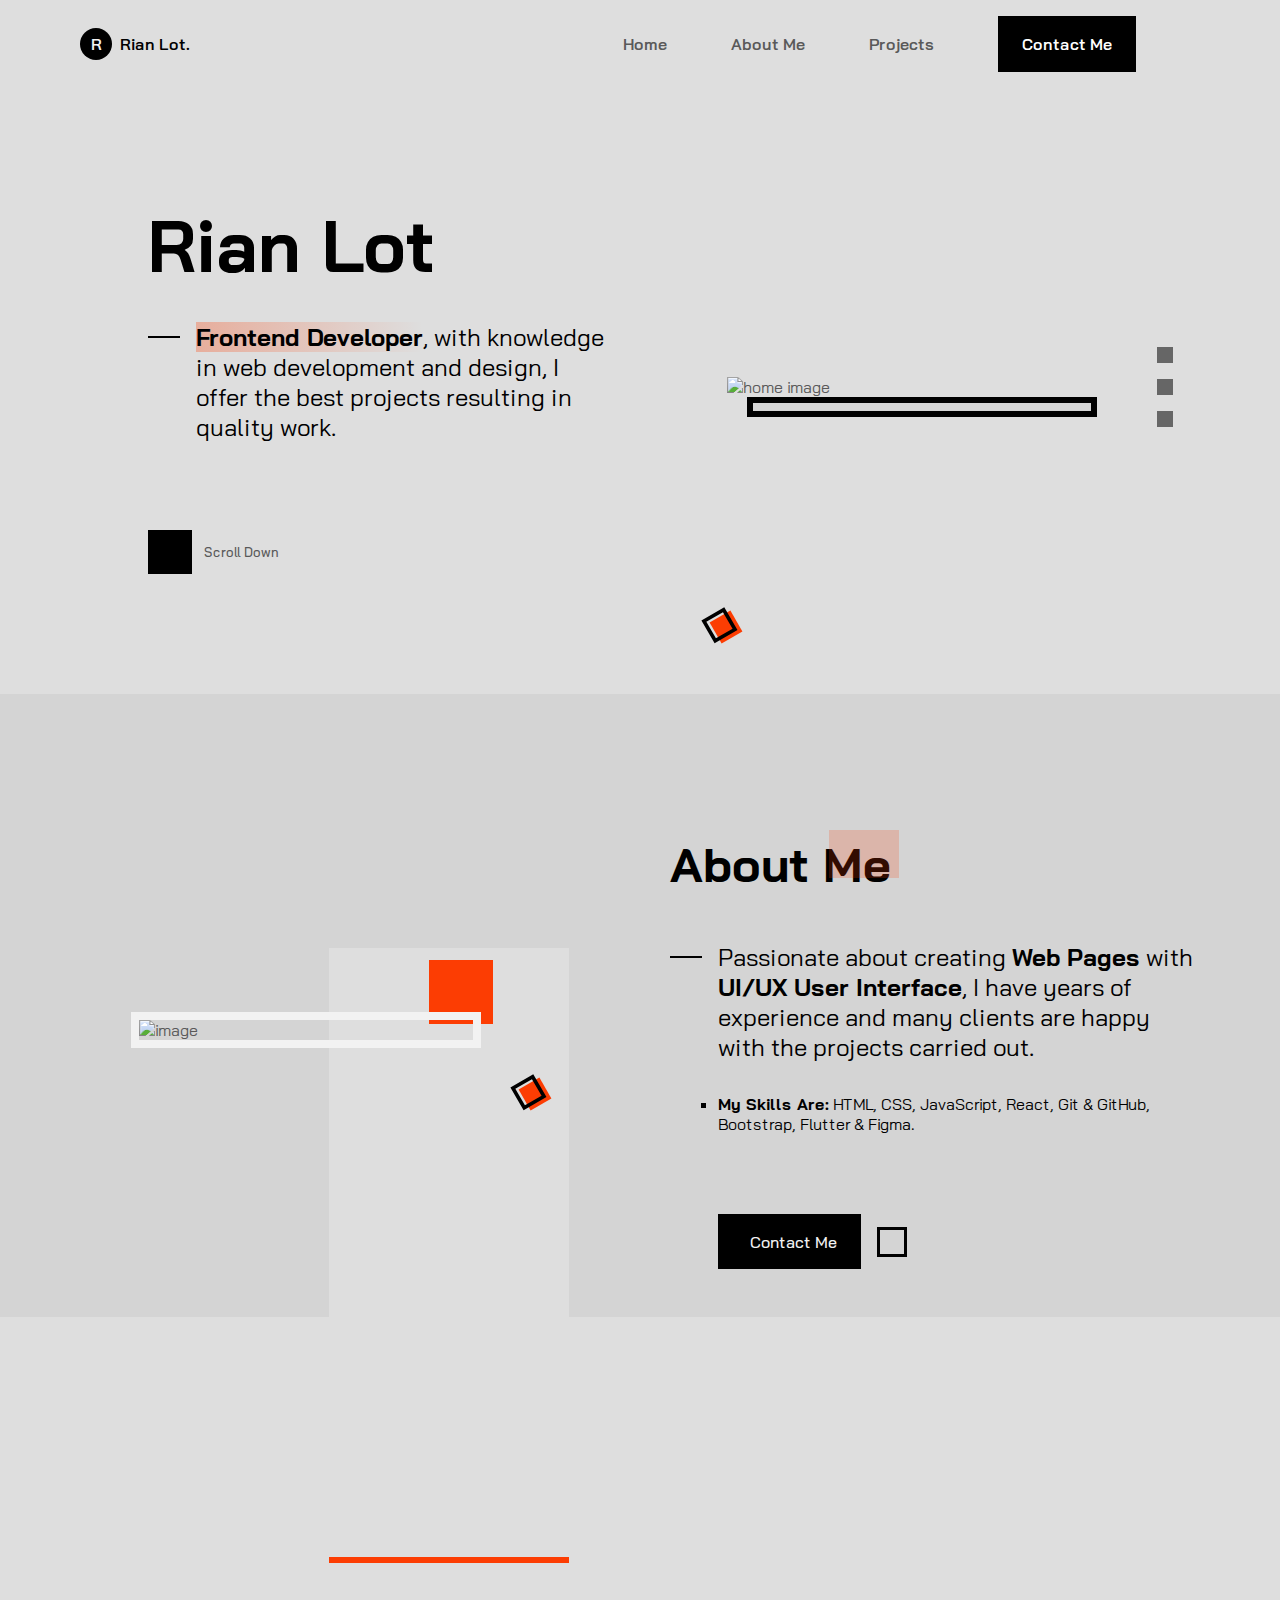
==== index.html @ 2cced0bf "scroll-reveal" ====
<!DOCTYPE html>
   <html lang="en">
   <head>
      <meta charset="UTF-8">
      <meta name="viewport" content="width=device-width, initial-scale=1.0">

      <!--=============== FAVICON ===============-->
      <link rel="shortcut icon" href="assets/img/favicon.png" type="image/x-icon">

      <!--=============== REMIXICONS ===============-->
      <link rel="stylesheet" href="https://cdnjs.cloudflare.com/ajax/libs/remixicon/3.4.0/remixicon.css" crossorigin="">

      <!--=============== CSS ===============-->
      <link rel="stylesheet" href="assets/css/styles.css">

      <title>Responsive portfolio website Rian - Bedimcode</title>
   </head>
   <body>
      <!--==================== HEADER ====================-->
      <header class="header" id="header">
         <nav class="nav container">
            <a href="#" class="nav__logo">
               <span class="nav__logo-circle">R</span>
               <span class="nav__logo-name">Rian Lot.</span>
            </a>

            <div class="nav__menu" id="nav-menu">
               <span class="nav__title">Menu</span>

               <h3 class="nav__name">Rian</h3>

               <ul class="nav__list">
                  <li class="nav__item">
                     <a href="#home" class="nav__link">Home</a>
                  </li>

                  <li class="nav__item">
                     <a href="#about" class="nav__link">About Me</a>
                  </li>

                  <li class="nav__item">
                     <a href="#projects" class="nav__link">Projects</a>
                  </li>

                  <li class="nav__item">
                     <a href="#contact" class="nav__link nav__link-nutton">Contact Me</a>
                  </li>
               </ul>

               <!-- Close button -->
               <div class="nav__close" id="nav-close">
                  <i class="ri-close-line"></i>
               </div>
            </div>

            <div class="nav__buttons">
               <!-- Theme button -->
               <i class="ri-moon-line change-theme" id="theme-button"></i>

               <!-- Toggle button -->
               <div class="nav__toggle" id="nav-toggle">
                  <i class="ri-menu-4-line"></i>
               </div>
            </div>
         </nav>
      </header>

      <!--==================== MAIN ====================-->
      <main class="main">
         <!--==================== HOME ====================-->
         <section class="home section" id="home">
            <div class="home__container container grid">
               <h1 class="home__name">
                  Rian Lot
               </h1>

               <div class="home__perfil">
                  <div class="home__image">
                     <img src="assets/img/home-perfil.jpg" alt="home image" class="home__img">
                     <div class="home__shadow"></div>

                     <img src="assets/img/curved-arrow.svg" alt="" class="home__arrow">
                     <img src="assets/img/random-lines.svg" alt="" class="home__line">

                     <div class="geometric-box"></div>
                  </div>

                  <div class="home__social">
                     <a href="" target="_blank" class="home__social-link">
                        <i class="ri-instagram-line"></i>
                     </a>

                     <a href="" target="_blank" class="home__social-link">
                        <i class="ri-whatsapp-line"></i>
                     </a>

                     <a href="" target="_blank" class="home__social-link">
                        <i class="ri-facebook-line"></i>
                     </a>
                  </div>
               </div>

               <div class="home__info">
                  <p class="home__description">
                     <b>Frontend Developer</b>, with knowledge in web 
                     development and design, I offer the best 
                     projects resulting in quality work.
                  </p>

                  <a href="#about" class="home__scroll">
                     <div class="home__scroll-box">
                        <i class="ri-arrow-down-s-line"></i>
                     </div>

                     <span class="home__scroll-text">Scroll Down</span>
                  </a>
               </div>
            </div>
         </section>

         <!--==================== ABOUT ====================-->
         <section class="about section" id="about">
            <div class="about__container container grid">
               <h2 class="section__title-1">
                  About Me
               </h2>

               <div class="about__perfil">
                  <div class="about__image">
                     <img src="assets/img/about-perfil.jpg" alt="image" class="about__img">

                     <div class="about__shadow"></div>

                     <div class="geometric-box"></div>
                     <img src="assets/img/random-lines.svg" alt="" class="about__line">
                     <div class="about__box"></div>
                  </div>
               </div>

               <div class="about__info">
                  <p class="about__description">
                     Passionate about creating <b>Web Pages</b> with 
                     <b>UI/UX User Interface</b>, I have years of 
                     experience and many clients are happy with 
                     the projects carried out.
                  </p>

                  <ul class="about__list">
                     <li class="about__item">
                        <b>My Skills Are:</b> HTML, CSS, JavaScript, 
                        React, Git & GitHub, Bootstrap, Flutter & 
                        Figma.
                     </li>
                  </ul>

                  <div class="about__buttons">
                     <a href="#contact" class="button">
                        <i class="ri-send-plane-line"></i> Contact Me
                     </a>

                     <a href="" target="_blank" class="button__ghost">
                        <i class="ri-whatsapp-line"></i>
                     </a>
                  </div>
               </div>
            </div>
         </section>

         <!--==================== SERVICES ====================-->
         <section class="services section">
            
         </section>

         <!--==================== PROJECTS ====================-->
         <section class="projects section" id="projects">
            
         </section>

         <!--==================== CONTACT ====================-->
         <section class="contact section" id="contact">
            
         </section>
      </main>

      <!--==================== FOOTER ====================-->
      <footer class="footer">
         
      </footer>

      <!--========== SCROLL UP ==========-->
      

      <!--=============== SCROLLREVEAL ===============-->
      <script src="assets/js/scrollreveal.min.js"></script>
      
      <!--=============== EMAIL JS ===============-->
      

      <!--=============== MAIN JS ===============-->
      <script src="assets/js/main.js"></script>
   </body>
</html>
---- assets/css/styles.css ----
/*=============== GOOGLE FONTS ===============*/
@import url("https://fonts.googleapis.com/css2?family=Bai+Jamjuree:wght@400;500;600;700&display=swap");

/*=============== VARIABLES CSS ===============*/
:root {
  --header-height: 3.5rem;

  /*========== Colors ==========*/
  /*Color mode HSL(hue, saturation, lightness)*/
  --first-color: hsl(14, 98%, 50%);
  --black-color: hsl(0, 0%, 0%);
  --black-color-light: hsl(0, 0%, 40%);
  --white-color: hsl(0, 0%, 95%);
  --title-color: hsl(0, 0%, 0%);
  --text-color: hsl(0, 0%, 35%);
  --text-color-light: hsl(0, 0%, 64%);
  --body-color: hsl(0, 0%, 87%);
  --container-color: hsl(0, 0%, 83%);

  /*========== Font and typography ==========*/
  /*.5rem = 8px | 1rem = 16px ...*/
  --body-font: "Bai Jamjuree", sans-serif;
  --biggest-font-size: 2.5rem;
  --h1-font-size: 1.75rem;
  --h2-font-size: 1.25rem;
  --h3-font-size: 1.125rem;
  --normal-font-size: .938rem;
  --small-font-size: .813rem;
  --smaller-font-size: .75rem;

  /*========== Font weight ==========*/
  --font-regular: 400;
  --font-medium: 500;
  --font-semi-bold: 600;
  --font-bold: 700;

  /*========== z index ==========*/
  --z-tooltip: 10;
  --z-fixed: 100;
}

/*========== Responsive typography ==========*/
@media screen and (min-width: 1150px) {
  :root {
    --biggest-font-size: 4.5rem;
    --h1-font-size: 3rem;
    --h2-font-size: 1.5rem;
    --h3-font-size: 1.25rem;
    --normal-font-size: 1rem;
    --small-font-size: .875rem;
    --smaller-font-size: .813rem;
  }
}

/*=============== BASE ===============*/
* {
  box-sizing: border-box;
  padding: 0;
  margin: 0;
}

html {
  scroll-behavior: smooth;
}

body {
  font-family: var(--body-font);
  font-size: var(--normal-font-size);
  background-color: var(--body-color);
  color: var(--text-color);
   transition: background-color .4s; /* For dark mode */
}

h1, h2, h3, h4 {
  color: var(--title-color);
  font-weight: var(--font-bold);
}

ul {
  list-style: none;
}

a {
  text-decoration: none;
}

img {
  display: block;
  max-width: 100%;
  height: auto;
}

/*=============== THEME ===============*/
.nav__buttons{
  display: flex;
  align-items: center;
  column-gap: 1rem;
}

.change-theme{
  font-size: 1.25rem;
  color: var(--title-color);
  cursor: pointer;
  transition: color .3s;
}

/*========== Variables Dark theme ==========*/
body.dark-theme{
  --first-color: hsl(14, 80%, 50%);
  --black-color: hsl(0, 0%, 18%);
  --black-color-light: hsl(0, 0%, 30%);
  --title-color: hsl(0, 0%, 95%);
  --text-color: hsl(0, 0%, 70%);
  --body-color: hsl(0, 0%, 8%);
  --container-color: hsl(0, 0%, 12%);
}
/*========== 
	Color changes in some parts of 
	the website, in dark theme
==========*/
.dark-theme .shadow-header{
  box-shadow: 0 1px 12px hsla(0, 0%, 0%, .6);
}

.dark-theme .section__title-1::after,
.dark-theme .section__title-2::after{
  background-color: hsla(14, 70%, 50%, .2);
}

.dark-theme :is(.home__arrow, .home__line, .about__line){
  filter: none;
}

.dark-theme .home__description b{
  background: linear-gradient(90deg,
              hsla(14, 80%, 50%, .3),
              hsla(14, 80%, 50%, 0));
}

.dark-theme :is(.button__ghost, .services__icon i){
  color: var(--white-color);
}

.dark-theme .projects__card:hover{
  background-color: var(--body-color);
}

.dark-theme :is(.contact__mail, .contact__input, .contact__label){
  background-color: var(--container-color);
}

.dark-theme .footer{
  background-color: hsl(0, 0%, 4%);
}

.dark-theme::-webkit-scrollbar{
  background-color: hsl(0, 0%, 20%);
}

.dark-theme::-webkit-scrollbar-thumb{
  background-color: hsl(0, 0%, 30%);
}

.dark-theme::-webkit-scrollbar-thumb:hover{
  background-color: hsl(0, 0%, 40%);
}


/*=============== REUSABLE CSS CLASSES ===============*/
.container {
  max-width: 1120px;
  margin-inline: 1.5rem;
}

.grid {
  display: grid;
  gap: 1.5rem;
}

.section {
  padding-block: 4rem 2rem;
}

.section__title-1, 
.section__title-2 {
  position: relative;
  font-size: var(--h1-font-size);
  width: max-content;
  margin: .75rem auto 2rem;
}

.section__title-1 span, 
.section__title-2 span {
  z-index: 5;
  position: relative;
}

.section__title-1::after, 
.section__title-2::after {
  content: "";
  width: 40px;
  height: 28px;
  background-color: hsla(14, 98%, 50%, .2);
  position: absolute;
  top: -4px;
  right: -8px;
}

.section__title-2::after {
  top: initial;
  bottom: -4px;
}

.geometric-box {
  position: absolute;
  width: 20px;
  height: 20px;
  background-color: var(--first-color);
  rotate: -30deg;
}

.geometric-box::after {
  content: "";
  position: absolute;
  width: 16px;
  height: 16px;
  border: 3px solid var(--black-color);
  left: -5px;
  top: -5px;
}

.main {
  overflow: hidden; /* For animation ScrollReveal */
}

/*=============== HEADER & NAV ===============*/
.header{
  position: fixed;
  width: 100%;
  top: 0;
  left: 0;
  background-color: var(--body-color);
  z-index: var(--z-fixed);
  transition: box-shadow .4s, background-color .4s;
}

.nav{
  position: relative;
  height: var(--header-height);
  display: flex;
  justify-content: space-between;
  align-items: center;
}

.nav__logo{
  display: flex;
  column-gap: .5rem;
  align-items: center;
  font-weight: var(--font-semi-bold);
  color: var(--title-color);
}

.nav__logo-circle,
.nav__toggle{
  width: 32px;
  height: 32px;
  background-color: var(--black-color);
  color: var(--white-color);
  display: grid;
  place-items: center;
}

.nav__logo-circle{
  border-radius: 50%;
}

.nav__toggle{
  font-size: 1.25rem;
  cursor: pointer;
}

/* Navigation for mobile devices */
@media screen and (max-width: 1150px) {
  .nav__menu{
    position: fixed;
    top: -100%;
    left: 0;
    background-color: hsla(0, 0%, 0%, .75);
    width: 100%;
    padding-block: 1.8rem;
    text-align: center;
    backdrop-filter: blur(8px);
    transition: top .4s;
  }
}

.nav__title,
.nav__name,
.nav__close{
  color: var(--white-color);
}

.nav__title{
  display: block;
  font-size: var(--smaller-font-size);
  font-weight: var(--font-semi-bold);
  margin-bottom: 3.5rem;
}

.nav__name{
  position: relative;
  width: max-content;
  margin: 0 auto 3rem;
  font-size: var(--h2-font-size);
}

.nav__name::after,
.nav__name::before{
  content: '';
  width: 40px;
  height: 1px;
  background-color: var(--text-color-light);
  position: absolute;
  top: 50%;
  left: -4rem;
}

.nav__name::before{
  left: initial;
  right: -4rem;
}

.nav__list{
  display: flex;
  flex-direction: column;
  row-gap: 2.5rem;
}

.nav__link{
  position: relative;
  color: var(--text-color-light);
  font-size: var(--h3-font-size);
  font-weight: var(--font-semi-bold);
  transition: color .3s;
}

.nav__link::after{
  content: '';
  width: 0;
  height: 2px;
  background-color: var(--white-color);
  position: absolute;
  left: 0;
  bottom: -.5rem;
  transition: width .3s;
}

.nav__link:hover{
  color: var(--white-color);
}

.nav__link:hover::after{
  width: 25%;
}

.nav__close{
  position: absolute;
  font-size: 1.5rem;
  top: 1rem;
  right: 1.5rem;
  cursor: pointer;
}

/* Show menu */
.show-menu{
  top: 0;
}

/* Add shadow header */
.shadow-header{
  box-shadow: 0 1px 16px hsla(0, 0%, 0%, .12);
}

/* Active link */


/*=============== HOME ===============*/
.home__container{
  padding-top: 2rem;
}

.home__name{
  font-size: var(--biggest-font-size);
  text-align: center;
}

.home__perfil{
  position: relative;
  justify-self: center;
}

.home__image{
  width: 220px;
}

.home__img{
  position: relative;
  z-index: 10;
}

.home__shadow{
  width: 100%;
  height: 100%;
  background-color: var(--container-color);
  position: absolute;
  bottom: -.75rem;
  right: -.75rem;
  border: 4px solid var(--black-color);
  z-index: 5;
  transition: background-color .4s;
}

.home__arrow,
.home__line{
  position: absolute;
  filter: invert(1);
  width: 50px;
  transition: filter .4s;
}

.home__arrow{
  left: 40%;
  bottom: -4rem;
}

.home__line{
  right: -2rem;
  bottom: -.5rem;
}

.home__perfil .geometric-box{
  top: 2.5rem;
  left: -.7rem;
  z-index: 10;
}

.home__social{
  height: max-content;
  position: absolute;
  left: -3rem;
  top: 0;
  bottom: 0;
  margin: auto 0;
  display: grid;
  row-gap: 1rem;
}

.home__social-link{
  background-color: var(--black-color-light);
  color: var(--white-color);
  font-size: 1.25rem;
  padding: 6px;
  display: grid;
  place-items: center;
  transition: background-color .3s;
}

.home__social-link:hover{
  background-color: var(--black-color);
}

.home__info{
  margin-top: 4rem;
}

.home__description{
  text-align: center;
  color: var(--title-color);
  margin-bottom: 1.5rem;
}

.home__description b{
  background: linear-gradient(90deg,
              hsla(14, 98%, 50%, .3),
              hsla(14, 98%, 50%, 0));
}

.home__scroll{
  display: block;
  width: max-content;
  margin: 0 auto;
}

.home__scroll-text{
  display: none;
}

.home__scroll-box{
  background-color: var(--black-color);
  color: var(--white-color);
  width: 36px;
  height: 36px;
  display: grid;
  place-items: center;
  font-size: 1rem;
  cursor: pointer;
  overflow: hidden;
  transition: background-color .4s;
}

.home__scroll-box i{
  animation: scroll-down 3s infinite;
}

/* Animate scroll icon */
@keyframes scroll-down {
  0%{
    transform: translateY(-1rem);
    opacity: 0;
  }
  50%{
    transform: translateY(0);
    opacity: 1;
  }
  100%{
    transform: translateY(.6rem);
    opacity: 0;
  }
}

/*=============== BUTTON ===============*/
.button,
.button__ghost{
  display: flex;
  align-items: center;
  justify-content: center;
  column-gap: .5rem;
}

.button{
  background-color: var(--black-color);
  padding: 1.1rem 1.5rem;
  color: var(--white-color);
  font-weight: var(--font-medium);
  transition: background-color .4s;
}

.button i{
  font-size: 1.25rem;
}

.button:hover{
  background-color: var(--first-color);
}

.button__ghost{
  border: 3px solid var(--black-color);
  color: var(--black-color);
  padding: .5rem;
  transition: border .4s, color .4s;
}

.button__ghost i{
  font-size: 1.25rem;
}

.button__ghost:hover{
  border: 3px solid var(--first-color);
}

/*=============== ABOUT ===============*/
.about{
  background-color: var(--container-color);
  transition: background-color .4s;
}

.about__container{
  row-gap: 0;
}

.about__perfil{
  position: relative;
  justify-self: center;
  margin-block: 2.5rem 4.5rem;
}

.about__image{
  width: 220px;
}

.about__img{
  position: relative;
  border: 4px solid var(--white-color);
  z-index: 1;
}

.about__shadow,
.about__line,
.about__box{
  position: absolute;
}

.about__shadow{
  width: 150px;
  height: 385px;
  background-color: var(--body-color);
  top: -2.5rem;
  right: -3.5rem;
  border-bottom: 4px solid var(--first-color);
  transition: background-color .4s;
}

.about__perfil .geometric-box{
  top: 1.5rem;
  right: -2.8rem;
}

.about__line{
  filter: invert(1);
  right: -1.25rem;
  top: 6rem;
  width: 50px;
  transition: filter .4s;
}

.about__box{
  width: 40px;
  height: 40px;
  background-color: var(--first-color);
  right: -.5rem;
  bottom: 1.5rem;
}

.about__info{
  padding-left: 1.25rem;
}

.about__description{
  position: relative;
  color: var(--title-color);
  margin-bottom: 1.5rem;
}

.about__description::after{
  content: '';
  width: 20px;
  height: 1px;
  background-color: var(--title-color);
  position: absolute;
  left: -1.75rem;
  top: .5rem;
}

.about__list{
  list-style: square;
  color: var(--title-color);
  margin-bottom: 3rem;
}

.about__buttons{
  display: flex;
  justify-content: center;
  align-items: center;
  column-gap: 1rem;
}


/*=============== SERVICES ===============*/


/*=============== PROJECTS ===============*/


/*=============== CONTACT ===============*/


/* Opaque placeholder */


/* Move label up & sticky label */


/*=============== FOOTER ===============*/


/*=============== SCROLL BAR ===============*/


/*=============== SCROLL UP ===============*/


/* Show Scroll Up */


/*=============== BREAKPOINTS ===============*/
/* For small devices */
@media screen and (max-width: 340px) {
  .container{
    margin-inline: 1rem;
  }

  .home__image{
    width: 180px;
  }

  .about__image{
    width: 180px;
  }
  .about__shadow{
    height: 330px;
    right: -2.5rem;
  }
}

/* For medium devices */
@media screen and (min-width: 576px){
  .home__container,
  .about__container{
    grid-template-columns: 350px;
    justify-content: center;
  }
}

/* For large devices */
@media screen and (min-width: 1150px){
  .container{
    margin-inline: auto;
  }

  .section{
    padding-block: 7rem 2rem;
  }
  .section__title-1::after,
  .section__title-2::after{
    width: 70px;
    height: 48px;
  }

  .geometric-box{
    transform: scale(1.2);
  }

  .nav{
    height: calc(var(--header-height) + 2rem);
    column-gap: 4rem;
  }
  .nav__close,
  .nav__toggle,
  .nav__title,
  .nav__name{
    display: none;
  }
  .nav__list{
    flex-direction: row;
    column-gap: 4rem;
  }
  .nav__menu{
    margin-left: auto;
  }
  .nav__link{
    color: var(--text-color);
    font-size: var(--normal-font-size);
  }
  .nav__link:hover{
    color: var(--title-color);
  }
  .nav__link::after{
    background-color: var(--title-color);
  }

  .active__link{
    color: var(--title-color);
  }

  .nav__link-nutton{
    background-color: var(--black-color);
    color: white;
    padding: 1.1rem 1.5rem;
  }
  .nav__link-nutton:hover{
    color: var(--white-color);
  }
  .nav__link-nutton::after{
    background-color: transparent;
  }

  .change-theme{
    color: var(--text-color);
  }
  .change-theme:hover{
    color: var(--title-color);
  }

  .home__container{
    grid-template-columns: repeat(2, 460px);
    gap: 2rem 4rem;
    align-items: center;
    padding-block: 5.5rem;
  }
  .home__perfil{
    grid-column: 2 / 3;
    grid-row: 1/ 3;
  }
  .home__image{
    width: 350px;
  }
  .home__shadow{
    right: -1.25rem;
    bottom: -1.25rem;
    border: 6px solid var(--black-color);
  }
  .home__name,
  .home__description{
    text-align: initial;
  }
  .home__name{
    align-self: flex-end;
  }
  .home__info{
    margin-top: 0;
    align-self: flex-start;
  }
  .home__description{
    position: relative;
    font-size: var(--h2-font-size);
    margin-bottom: 5.5rem;
    padding-left: 3rem;
  }
  .home__description::after{
    content: '';
    width: 32px;
    height: 2px;
    background-color: var(--title-color);
    position: absolute;
    left: 0;
    top: 14px;
  }
  .home__scroll{
    margin: 0;
    display: flex;
    align-items: center;
    column-gap: .75rem;
  }
  .home__scroll-text{
    display: block;
    color: var(--text-color);
    font-size: var(--smaller-font-size);
    font-weight: var(--font-medium);
  }
  .home__scroll-box{
    width: 44px;
    height: 44px;
  }
  .home__scroll-box i{
    font-size: 1.25rem;
  }
  .home__perfil .geometric-box{
    top: 15rem;
  }
  .home__arrow{
    top: 4.5rem;
    left: -8rem;
    rotate: 80deg;
    width: 80px;
  }
  .home__line{
    left: -15rem;
    bottom: 4rem;
    width: 80px;
    rotate: 30deg;
  }
  .home__social{
    left: initial;
    right: -6rem;
  }
  .home__social-link{
    font-size: 1.5rem;
    padding: .5rem;
  }

  .about__container{
    grid-template-columns: 440px 525px;
    gap: 1rem 9rem;
    align-items: center;
    padding-block: 1rem;
  }
  .about__perfil{
    order: -1;
    grid-row: 1 / 3;
  }
  .about__image{
    width: 350px;
  }
  .about__img{
    border: 8px solid var(--white-color);
  }
  .about__shadow{
    width: 240px;
    height: 615px;
    top: -4rem;
    right: -5.5rem;
    border-bottom: 6px solid var(--first-color);
  }
  .about__perfil .geometric-box{
    right: -4rem;
    top: 4.5rem;
  }
  .about__line{
    width: 80px;
    right: -2rem;
    top: 10rem;
  }
  .about__box{
    width: 64px;
    height: 64px;
    right: -0.75rem;
  }
  .about__container .section__title-1{
    align-self: flex-end;
    margin-inline: 0;
  }
  .about__info{
    align-self: flex-start;
    padding-left: 3rem;
  }
  .about__description{
    font-size: var(--h2-font-size);
    margin-bottom: 2rem;
  }
  .about__description::after{
    width: 32px;
    height: 2px;
    left: -3rem;
    top: 14px;
  }
  .about__list{
    margin-bottom: 5rem;
  }
  .about__buttons{
    justify-content: initial;
  }

  .button__ghost{
    padding: .75rem;
  }
  .button__ghost i{
    font-size: 1.5rem;
  }
}
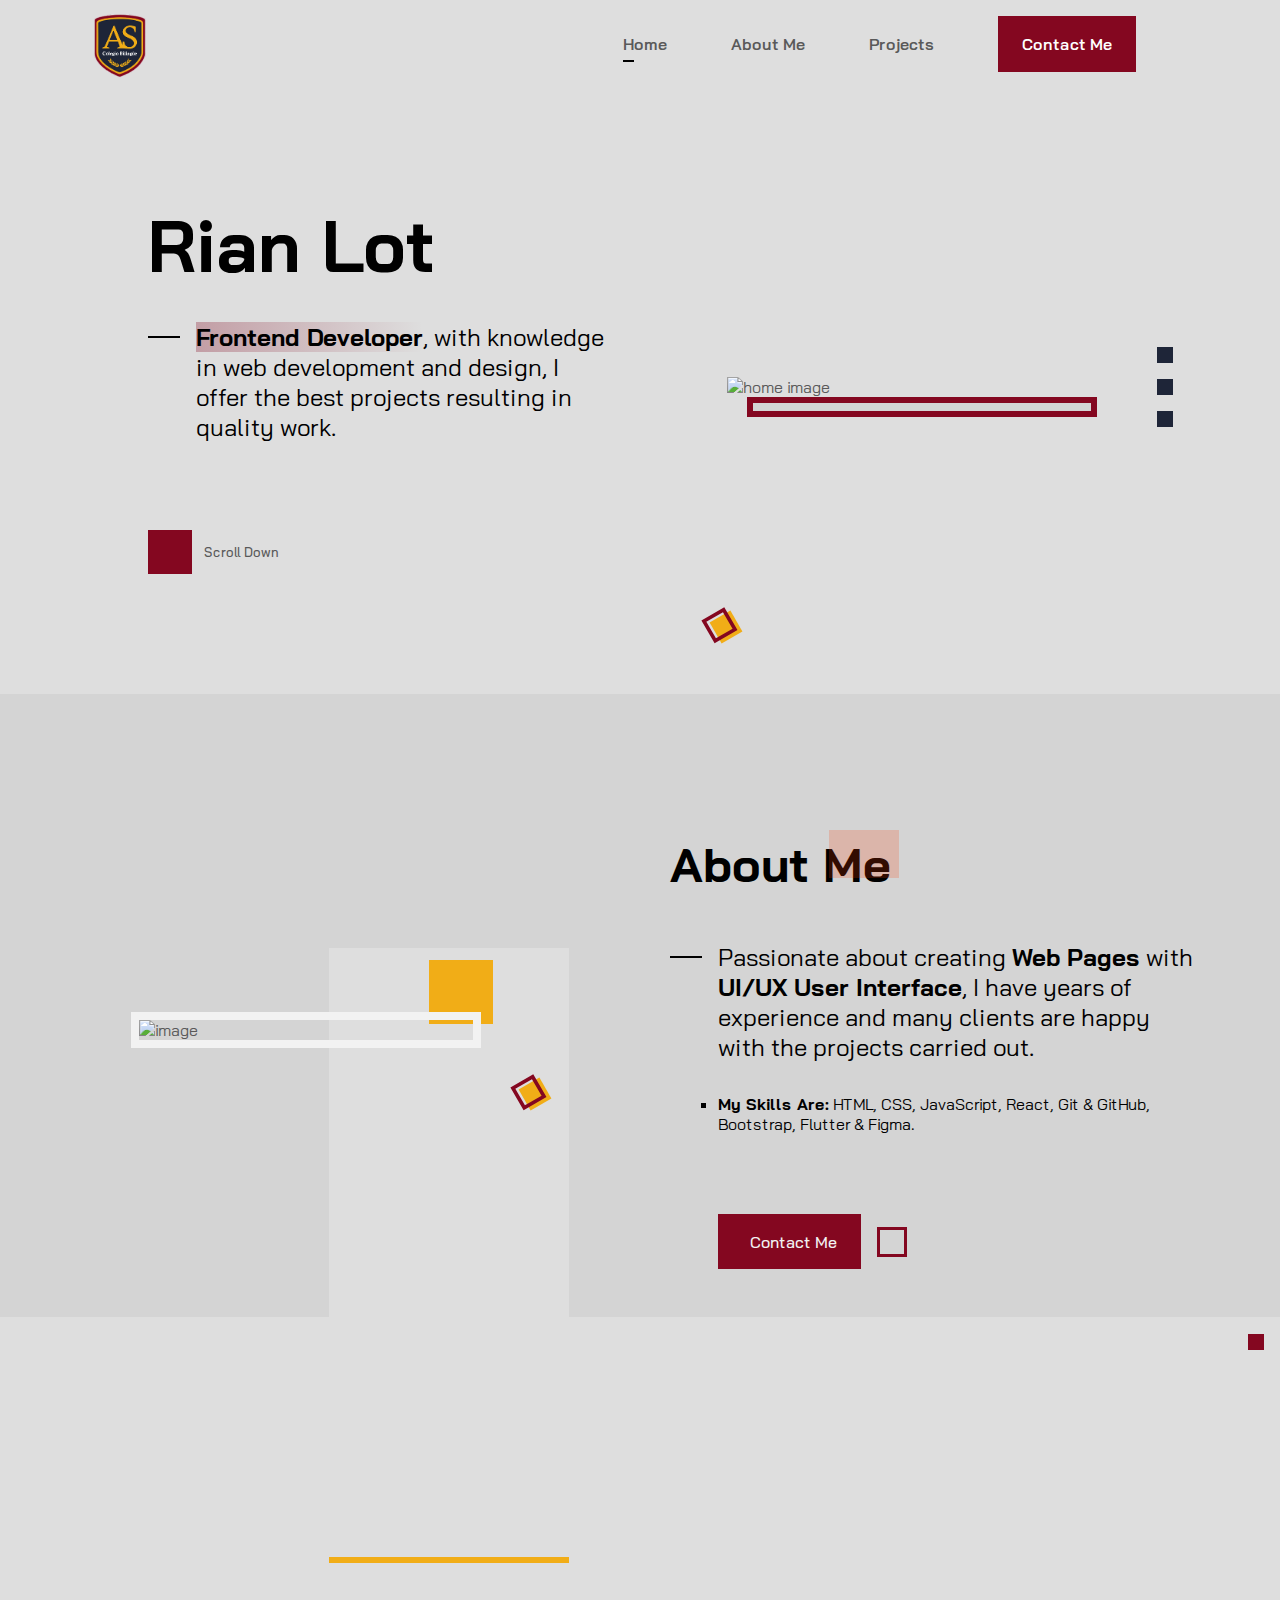
==== commit d66c19e4: "styles" ====
--- a/index.html
+++ b/index.html
@@ -5,7 +5,7 @@
       <meta name="viewport" content="width=device-width, initial-scale=1.0">
 
       <!--=============== FAVICON ===============-->
-      <link rel="shortcut icon" href="assets/img/favicon.png" type="image/x-icon">
+      <link rel="shortcut icon" href="assets/img/logo-american-school.svg" type="image/x-icon">
 
       <!--=============== REMIXICONS ===============-->
       <link rel="stylesheet" href="https://cdnjs.cloudflare.com/ajax/libs/remixicon/3.4.0/remixicon.css" crossorigin="">
@@ -13,15 +13,14 @@
       <!--=============== CSS ===============-->
       <link rel="stylesheet" href="assets/css/styles.css">
 
-      <title>Responsive portfolio website Rian - Bedimcode</title>
+      <title>American school</title>
    </head>
    <body>
       <!--==================== HEADER ====================-->
       <header class="header" id="header">
          <nav class="nav container">
             <a href="#" class="nav__logo">
-               <span class="nav__logo-circle">R</span>
-               <span class="nav__logo-name">Rian Lot.</span>
+               <img src="assets/img/logo-american-school.svg" alt="logo image" class="nav__logo-img">
             </a>
 
             <div class="nav__menu" id="nav-menu">
@@ -31,7 +30,7 @@
 
                <ul class="nav__list">
                   <li class="nav__item">
-                     <a href="#home" class="nav__link">Home</a>
+                     <a href="#home" class="nav__link active-link">Home</a>
                   </li>
 
                   <li class="nav__item">
@@ -188,7 +187,9 @@
       </footer>
 
       <!--========== SCROLL UP ==========-->
-      
+      <a href="#" class="scrollup" id="scroll-up">
+         <i class="ri-arrow-up-s-line"></i>
+      </a>
 
       <!--=============== SCROLLREVEAL ===============-->
       <script src="assets/js/scrollreveal.min.js"></script>
--- a/assets/css/styles.css
+++ b/assets/css/styles.css
@@ -4,11 +4,12 @@
 /*=============== VARIABLES CSS ===============*/
 :root {
   --header-height: 3.5rem;
-
+/* hsl(0, 0%, 0%) 
+--first-color: hsl(14, 98%, 50%)*/
   /*========== Colors ==========*/
   /*Color mode HSL(hue, saturation, lightness)*/
-  --first-color: hsl(14, 98%, 50%);
-  --black-color: hsl(0, 0%, 0%);
+  --first-color: #F1AD17;
+  --black-color: #840720;
   --black-color-light: hsl(0, 0%, 40%);
   --white-color: hsl(0, 0%, 95%);
   --title-color: hsl(0, 0%, 0%);
@@ -106,9 +107,9 @@
 
 /*========== Variables Dark theme ==========*/
 body.dark-theme{
-  --first-color: hsl(14, 80%, 50%);
-  --black-color: hsl(0, 0%, 18%);
-  --black-color-light: hsl(0, 0%, 30%);
+  --first-color: #F1AD17;
+  --black-color: #840720;
+  --black-color-light: #840720;
   --title-color: hsl(0, 0%, 95%);
   --text-color: hsl(0, 0%, 70%);
   --body-color: hsl(0, 0%, 8%);
@@ -133,8 +134,8 @@
 
 .dark-theme .home__description b{
   background: linear-gradient(90deg,
-              hsla(14, 80%, 50%, .3),
-              hsla(14, 80%, 50%, 0));
+              #840720,
+              #1E2538);
 }
 
 .dark-theme :is(.button__ghost, .services__icon i){
@@ -382,7 +383,13 @@
 }
 
 /* Active link */
-
+.active-link{
+  color: var(--white-color);
+}
+
+.active-link::after{
+  width: 25%;
+}
 
 /*=============== HOME ===============*/
 .home__container{
@@ -456,7 +463,7 @@
 }
 
 .home__social-link{
-  background-color: var(--black-color-light);
+  background-color: #1E2538;
   color: var(--white-color);
   font-size: 1.25rem;
   padding: 6px;
@@ -481,7 +488,7 @@
 
 .home__description b{
   background: linear-gradient(90deg,
-              hsla(14, 98%, 50%, .3),
+              hsla(348, 89%, 27%, .3),
               hsla(14, 98%, 50%, 0));
 }
 
@@ -684,13 +691,43 @@
 
 
 /*=============== SCROLL BAR ===============*/
-
+::-webkit-scrollbar{
+  width: .6rem;
+  border-radius: .5rem;
+  background-color: hsl(0, 0%, 65%);
+}
+
+::-webkit-scrollbar-thumb{
+  border-radius: .5rem;
+  background-color: hsl(0, 0%, 65%);
+}
+
+::-webkit-scrollbar-thumb:hover{
+  background-color: hsl(0, 0%, 45%);
+}
 
 /*=============== SCROLL UP ===============*/
-
+.scrollup{
+  position: fixed;
+  right: 1rem;
+  bottom: -50%;
+  background-color: var(--black-color);
+  display: inline-flex;
+  padding: 8px;
+  font-size: 1.25rem;
+  color: var(--white-color);
+  z-index: var(--z-tooltip);
+  transition: bottom .4s, transform .4s, background-color .4s;
+}
+
+.scrollup:hover{
+  transform: translateY(-.5rem);
+}
 
 /* Show Scroll Up */
-
+.show-scroll{
+  bottom: 3rem;
+}
 
 /*=============== BREAKPOINTS ===============*/
 /* For small devices */
@@ -766,6 +803,9 @@
   }
   .nav__link::after{
     background-color: var(--title-color);
+  }
+  .nav__logo-img{
+    width: 5rem;
   }
 
   .active__link{
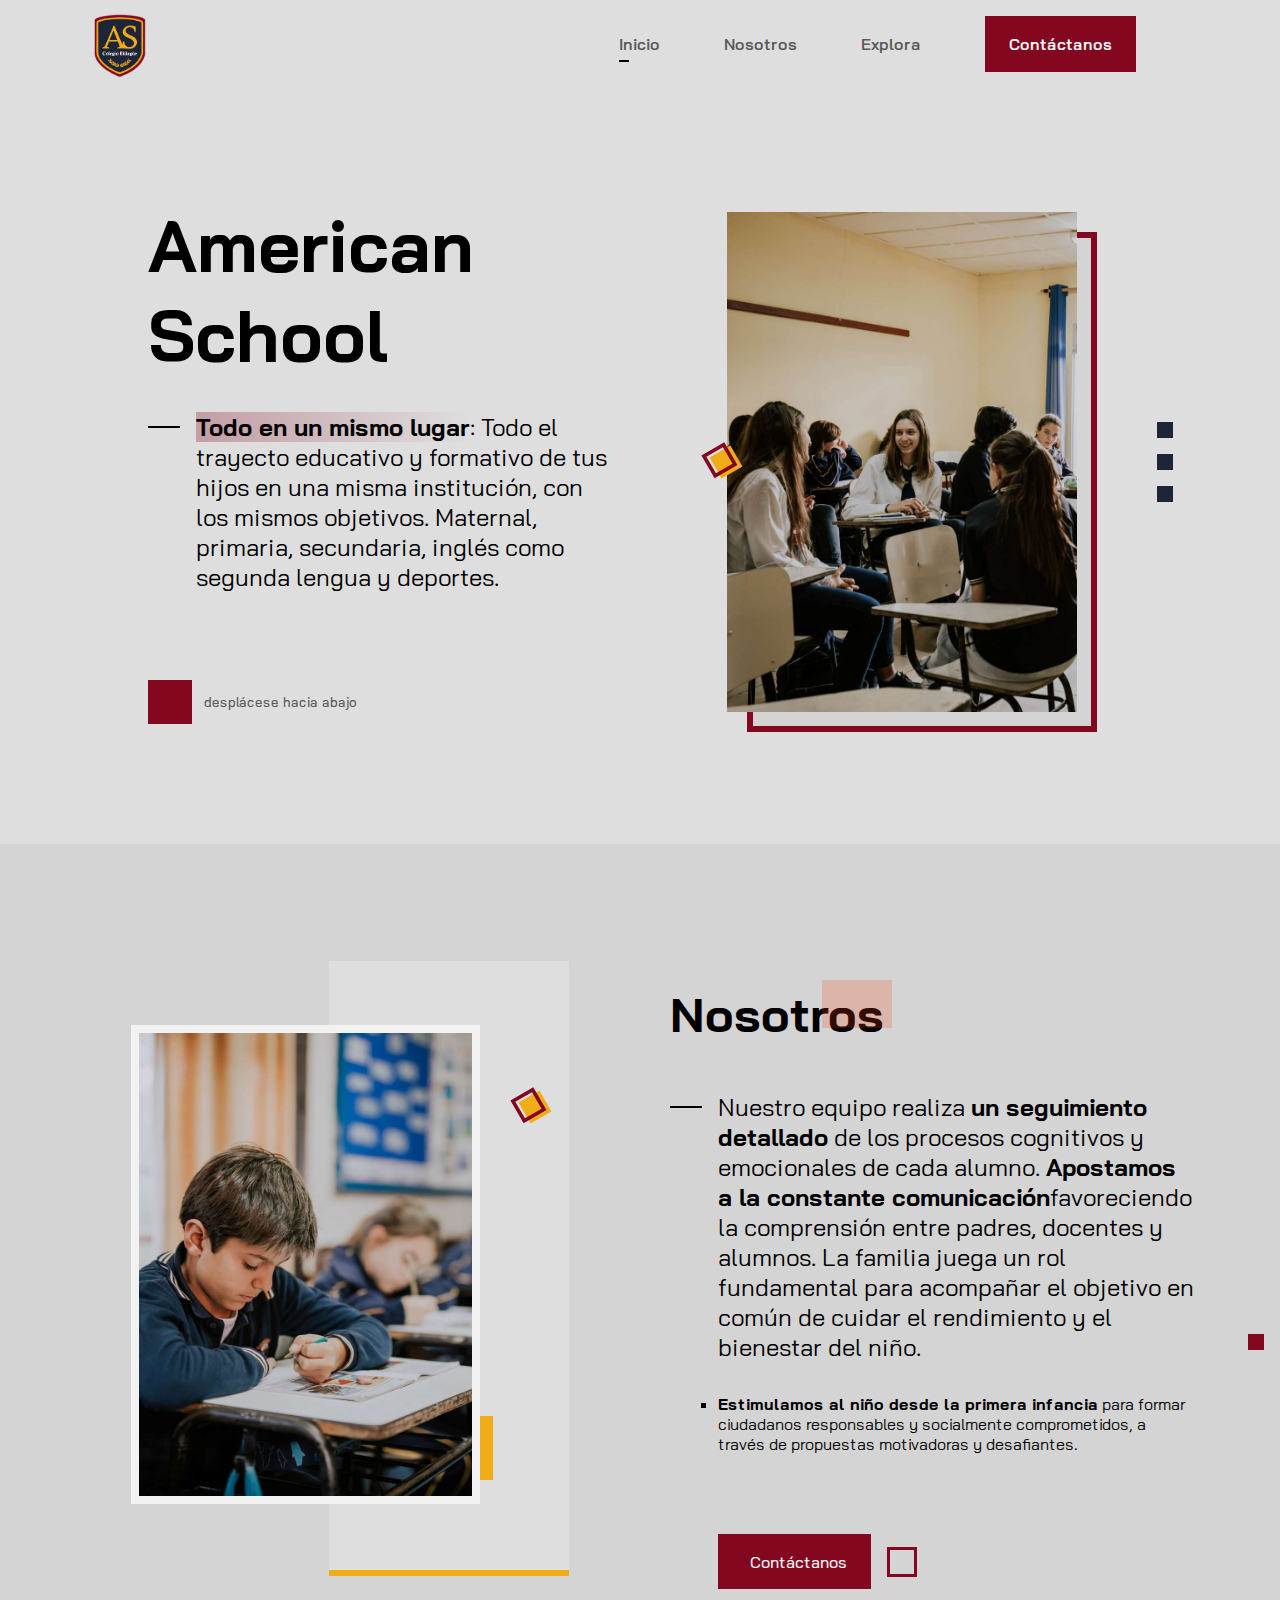
==== commit 88db7c02: "correcciones" ====
--- a/index.html
+++ b/index.html
@@ -26,23 +26,23 @@
             <div class="nav__menu" id="nav-menu">
                <span class="nav__title">Menu</span>
 
-               <h3 class="nav__name">Rian</h3>
+               <h3 class="nav__name">American school</h3>
 
                <ul class="nav__list">
                   <li class="nav__item">
-                     <a href="#home" class="nav__link active-link">Home</a>
+                     <a href="#home" class="nav__link active-link">Inicio</a>
                   </li>
 
                   <li class="nav__item">
-                     <a href="#about" class="nav__link">About Me</a>
+                     <a href="#about" class="nav__link">Nosotros</a>
                   </li>
 
                   <li class="nav__item">
-                     <a href="#projects" class="nav__link">Projects</a>
+                     <a href="#projects" class="nav__link">Explora</a>
                   </li>
 
                   <li class="nav__item">
-                     <a href="#contact" class="nav__link nav__link-nutton">Contact Me</a>
+                     <a href="#contact" class="nav__link nav__link-nutton">Contáctanos</a>
                   </li>
                </ul>
 
@@ -70,7 +70,7 @@
          <section class="home section" id="home">
             <div class="home__container container grid">
                <h1 class="home__name">
-                  Rian Lot
+                  American <br> School
                </h1>
 
                <div class="home__perfil">
@@ -101,9 +101,7 @@
 
                <div class="home__info">
                   <p class="home__description">
-                     <b>Frontend Developer</b>, with knowledge in web 
-                     development and design, I offer the best 
-                     projects resulting in quality work.
+                     <b>Todo en un mismo lugar</b>: Todo el trayecto educativo y formativo de tus hijos en una misma institución, con los mismos objetivos. Maternal, primaria, secundaria, inglés como segunda lengua y deportes.
                   </p>
 
                   <a href="#about" class="home__scroll">
@@ -111,7 +109,7 @@
                         <i class="ri-arrow-down-s-line"></i>
                      </div>
 
-                     <span class="home__scroll-text">Scroll Down</span>
+                     <span class="home__scroll-text">desplácese hacia abajo</span>
                   </a>
                </div>
             </div>
@@ -121,7 +119,7 @@
          <section class="about section" id="about">
             <div class="about__container container grid">
                <h2 class="section__title-1">
-                  About Me
+                  Nosotros
                </h2>
 
                <div class="about__perfil">
@@ -138,23 +136,18 @@
 
                <div class="about__info">
                   <p class="about__description">
-                     Passionate about creating <b>Web Pages</b> with 
-                     <b>UI/UX User Interface</b>, I have years of 
-                     experience and many clients are happy with 
-                     the projects carried out.
+                     Nuestro equipo realiza <b>un seguimiento detallado</b> de los procesos cognitivos y emocionales de cada alumno. <b> Apostamos a la constante comunicación</b>favoreciendo la comprensión entre padres, docentes y alumnos. La familia juega un rol fundamental para acompañar el objetivo en común de cuidar el rendimiento y el bienestar del niño.
                   </p>
 
                   <ul class="about__list">
                      <li class="about__item">
-                        <b>My Skills Are:</b> HTML, CSS, JavaScript, 
-                        React, Git & GitHub, Bootstrap, Flutter & 
-                        Figma.
+                        <b>Estimulamos al niño desde la primera infancia</b> para formar ciudadanos responsables y socialmente comprometidos, a través de propuestas motivadoras y desafiantes.
                      </li>
                   </ul>
 
                   <div class="about__buttons">
                      <a href="#contact" class="button">
-                        <i class="ri-send-plane-line"></i> Contact Me
+                        <i class="ri-send-plane-line"></i> Contáctanos
                      </a>
 
                      <a href="" target="_blank" class="button__ghost">
--- a/assets/css/styles.css
+++ b/assets/css/styles.css
@@ -905,7 +905,7 @@
   }
   .home__line{
     left: -15rem;
-    bottom: 4rem;
+    bottom: 3rem;
     width: 80px;
     rotate: 30deg;
   }
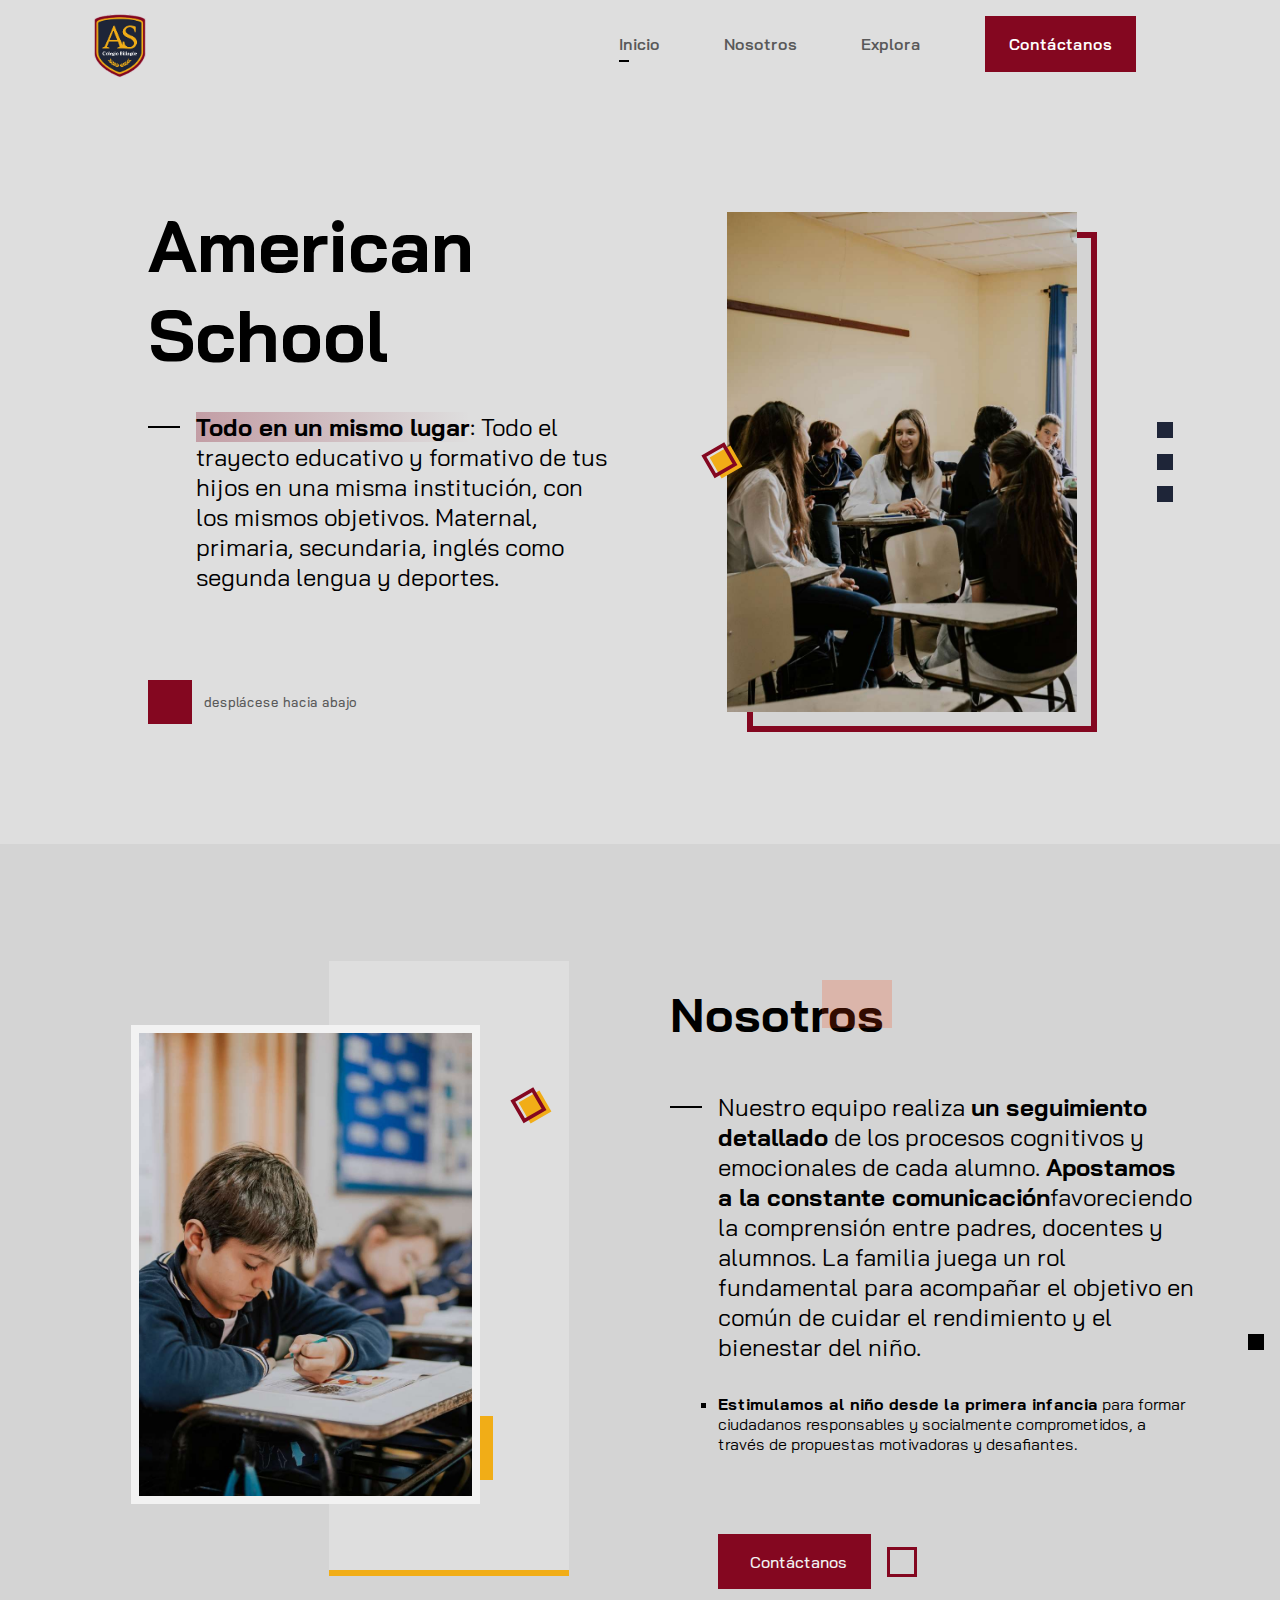
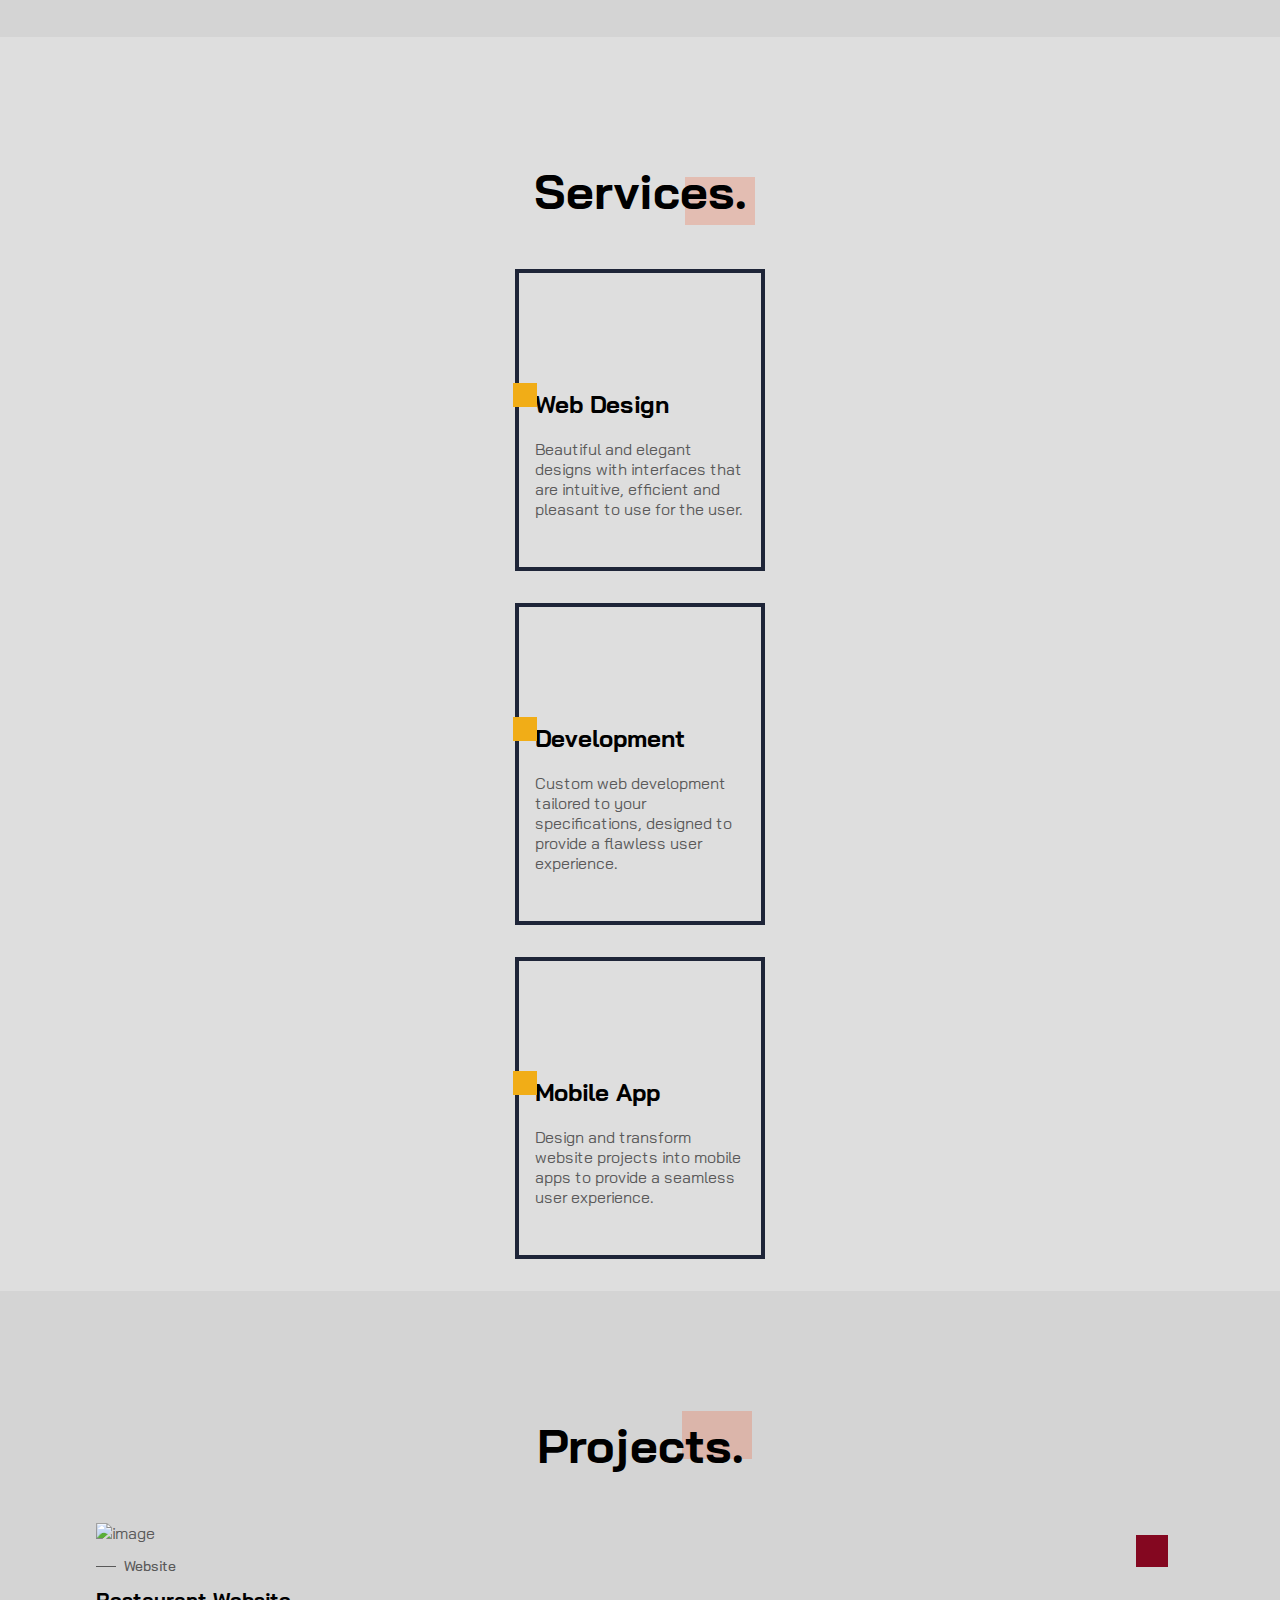
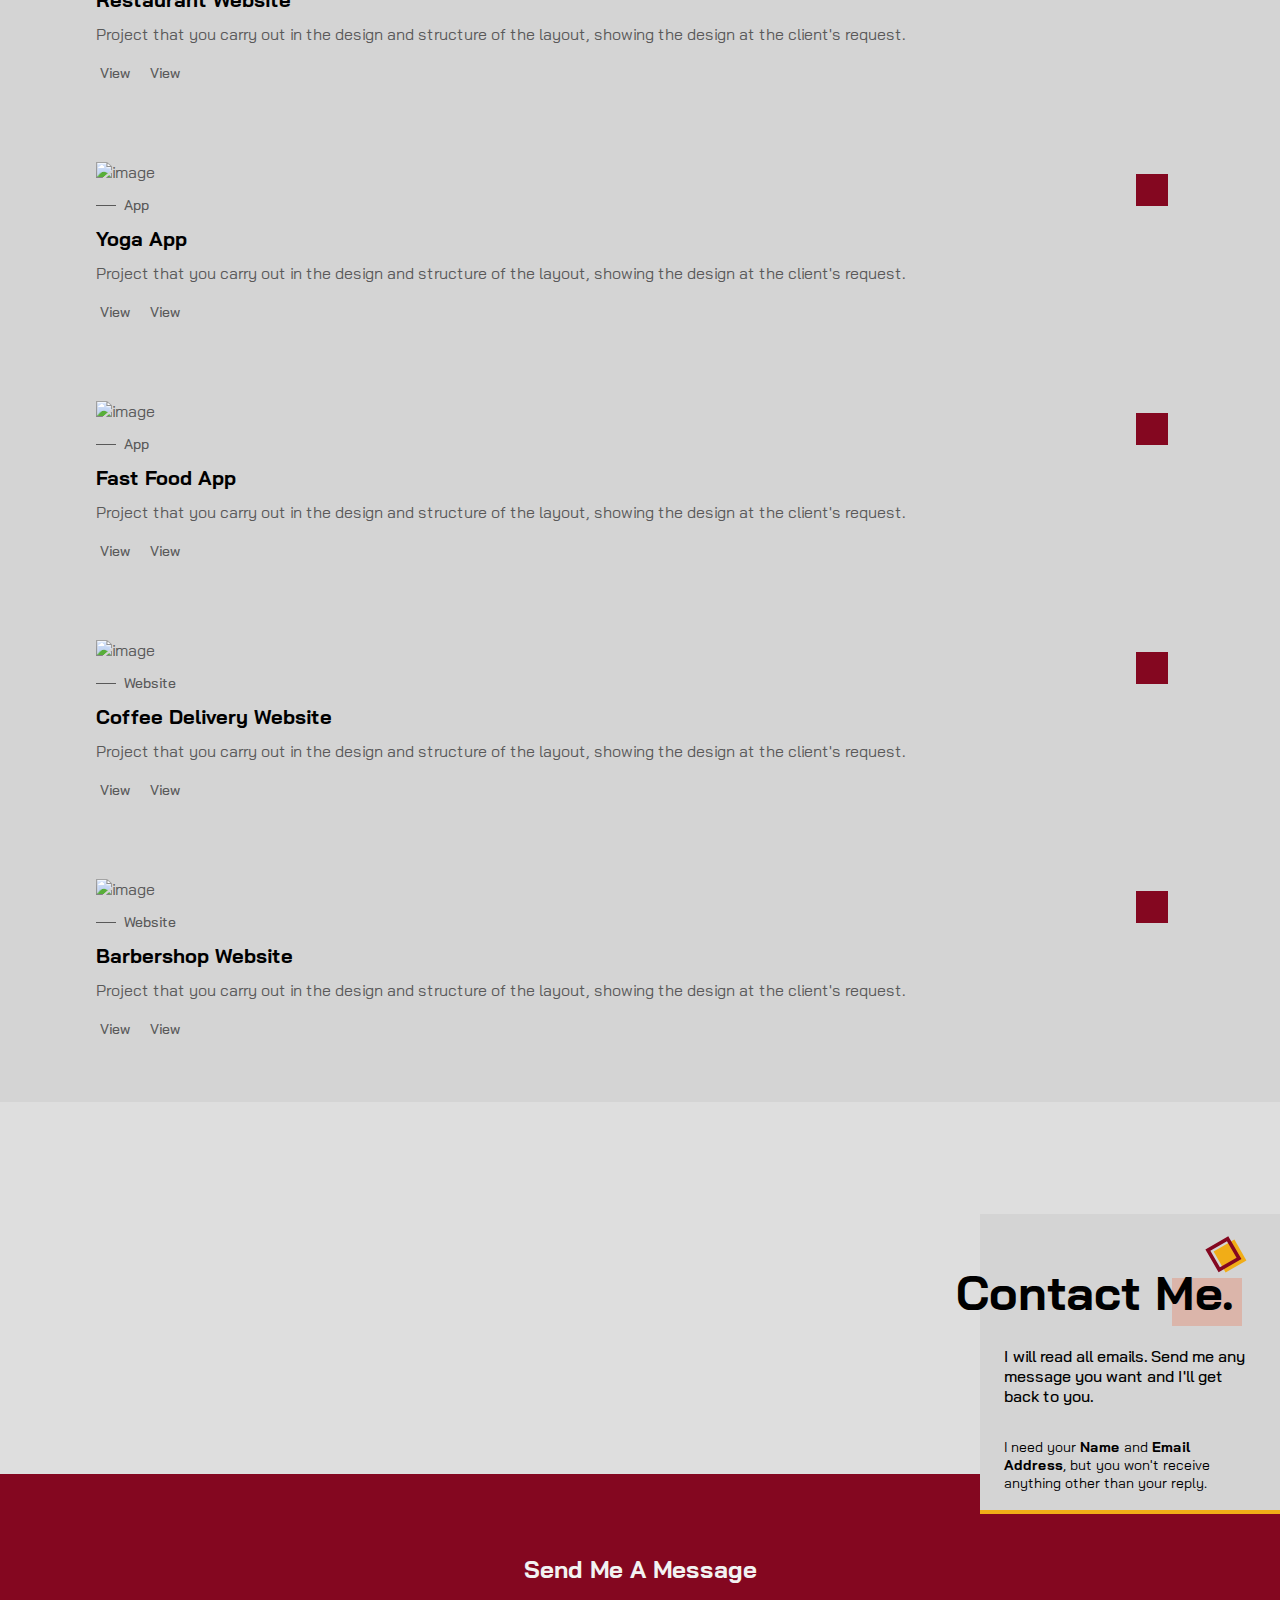
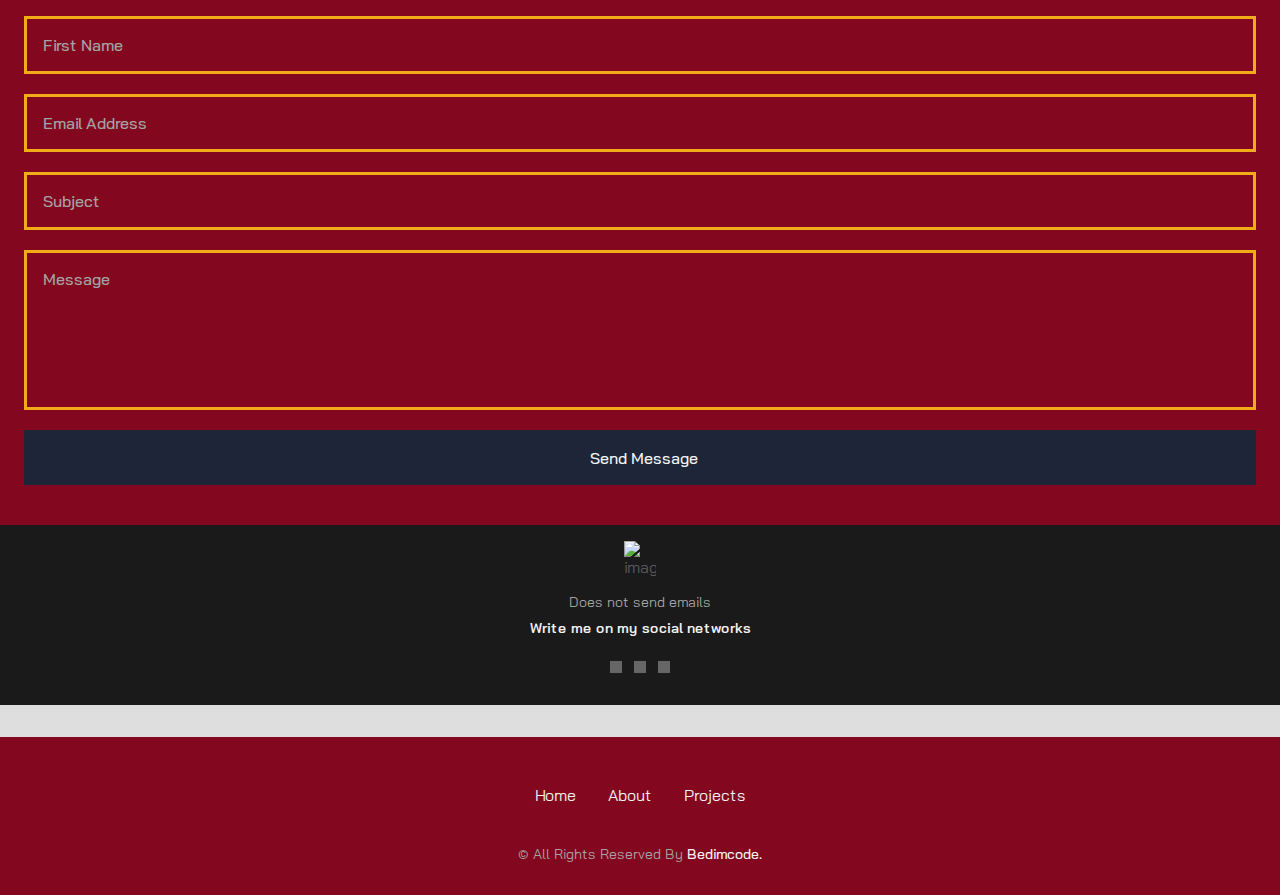
==== commit b269c880: "avances" ====
--- a/index.html
+++ b/index.html
@@ -160,23 +160,346 @@
 
          <!--==================== SERVICES ====================-->
          <section class="services section">
-            
+            <h2 class="section__title-2">
+               <span>Services.</span>
+            </h2>
+
+            <div class="services__container container grid">
+               <article class="services__card">
+                  <div class="services__border"></div>
+
+                  <div class="services__content">
+                     <div class="services__icon">
+                        <div class="services__box"></div>
+                        <i class="ri-layout-4-line"></i>
+                     </div>
+
+                     <h2 class="services__title">Web Design</h2>
+
+                     <p class="services__description">
+                        Beautiful and elegant designs with 
+                        interfaces that are intuitive, efficient 
+                        and pleasant  to use for the user.
+                     </p>
+                  </div>
+               </article>
+
+               <article class="services__card">
+                  <div class="services__border"></div>
+
+                  <div class="services__content">
+                     <div class="services__icon">
+                        <div class="services__box"></div>
+                        <i class="ri-code-box-line"></i>
+                     </div>
+
+                     <h2 class="services__title">Development</h2>
+
+                     <p class="services__description">
+                        Custom web development tailored to your 
+                        specifications, designed to provide a 
+                        flawless user experience.
+                     </p>
+                  </div>
+               </article>
+
+               <article class="services__card">
+                  <div class="services__border"></div>
+
+                  <div class="services__content">
+                     <div class="services__icon">
+                        <div class="services__box"></div>
+                        <i class="ri-smartphone-line"></i>
+                     </div>
+
+                     <h2 class="services__title">Mobile App</h2>
+                     
+                     <p class="services__description">
+                        Design and transform website projects 
+                        into mobile apps to provide a seamless
+                        user experience.
+                     </p>
+                  </div>
+               </article>
+            </div>
          </section>
 
          <!--==================== PROJECTS ====================-->
          <section class="projects section" id="projects">
-            
+            <h2 class="section__title-1">
+               <span>Projects.</span>
+            </h2>
+
+            <div class="projects__container container grid">
+               <article class="projects__card">
+                  <div class="projects__image">
+                     <img src="assets/img/project-1.jpg" alt="image" class="projects__img">
+
+                     <a href="#" class="projects__button button">
+                        <i class="ri-arrow-right-up-line"></i>
+                     </a>
+                  </div>
+
+                  <div class="projects__content">
+                     <h3 class="projects__subtitle">Website</h3>
+                     <h2 class="projects__title">Restaurant Website</h2>
+
+                     <p class="projects__description">
+                        Project that you carry out in the design 
+                        and structure of the layout, showing the 
+                        design at the client's request.
+                     </p>
+                  </div>
+
+                  <div class="projects__buttons">
+                     <a href="https://github.com/" target="_blank" class="projects__link">
+                        <i class="ri-github-line"></i> View
+                     </a>
+
+                     <a href="https://dribbble.com/" target="_blank" class="projects__link">
+                        <i class="ri-dribbble-line"></i> View
+                     </a>
+                  </div>
+               </article>
+
+               <article class="projects__card">
+                  <div class="projects__image">
+                     <img src="assets/img/project-2.jpg" alt="image" class="projects__img">
+
+                     <a href="#" class="projects__button button">
+                        <i class="ri-arrow-right-up-line"></i>
+                     </a>
+                  </div>
+
+                  <div class="projects__content">
+                     <h3 class="projects__subtitle">App</h3>
+                     <h2 class="projects__title">Yoga App</h2>
+
+                     <p class="projects__description">
+                        Project that you carry out in the design 
+                        and structure of the layout, showing the 
+                        design at the client's request.
+                     </p>
+                  </div>
+
+                  <div class="projects__buttons">
+                     <a href="https://github.com/" target="_blank" class="projects__link">
+                        <i class="ri-github-line"></i> View
+                     </a>
+
+                     <a href="https://dribbble.com/" target="_blank" class="projects__link">
+                        <i class="ri-dribbble-line"></i> View
+                     </a>
+                  </div>
+               </article>
+
+               <article class="projects__card">
+                  <div class="projects__image">
+                     <img src="assets/img/project-3.jpg" alt="image" class="projects__img">
+
+                     <a href="#" class="projects__button button">
+                        <i class="ri-arrow-right-up-line"></i>
+                     </a>
+                  </div>
+
+                  <div class="projects__content">
+                     <h3 class="projects__subtitle">App</h3>
+                     <h2 class="projects__title">Fast Food App</h2>
+
+                     <p class="projects__description">
+                        Project that you carry out in the design 
+                        and structure of the layout, showing the 
+                        design at the client's request.
+                     </p>
+                  </div>
+
+                  <div class="projects__buttons">
+                     <a href="https://github.com/" target="_blank" class="projects__link">
+                        <i class="ri-github-line"></i> View
+                     </a>
+
+                     <a href="https://dribbble.com/" target="_blank" class="projects__link">
+                        <i class="ri-dribbble-line"></i> View
+                     </a>
+                  </div>
+               </article>
+
+               <article class="projects__card">
+                  <div class="projects__image">
+                     <img src="assets/img/project-1.jpg" alt="image" class="projects__img">
+
+                     <a href="#" class="projects__button button">
+                        <i class="ri-arrow-right-up-line"></i>
+                     </a>
+                  </div>
+
+                  <div class="projects__content">
+                     <h3 class="projects__subtitle">Website</h3>
+                     <h2 class="projects__title">Coffee Delivery Website</h2>
+
+                     <p class="projects__description">
+                        Project that you carry out in the design 
+                        and structure of the layout, showing the 
+                        design at the client's request.
+                     </p>
+                  </div>
+
+                  <div class="projects__buttons">
+                     <a href="https://github.com/" target="_blank" class="projects__link">
+                        <i class="ri-github-line"></i> View
+                     </a>
+
+                     <a href="https://dribbble.com/" target="_blank" class="projects__link">
+                        <i class="ri-dribbble-line"></i> View
+                     </a>
+                  </div>
+               </article>
+
+               <article class="projects__card">
+                  <div class="projects__image">
+                     <img src="assets/img/project-2.jpg" alt="image" class="projects__img">
+
+                     <a href="#" class="projects__button button">
+                        <i class="ri-arrow-right-up-line"></i>
+                     </a>
+                  </div>
+
+                  <div class="projects__content">
+                     <h3 class="projects__subtitle">Website</h3>
+                     <h2 class="projects__title">Barbershop Website</h2>
+
+                     <p class="projects__description">
+                        Project that you carry out in the design 
+                        and structure of the layout, showing the 
+                        design at the client's request.
+                     </p>
+                  </div>
+
+                  <div class="projects__buttons">
+                     <a href="https://github.com/" target="_blank" class="projects__link">
+                        <i class="ri-github-line"></i> View
+                     </a>
+
+                     <a href="https://dribbble.com/" target="_blank" class="projects__link">
+                        <i class="ri-dribbble-line"></i> View
+                     </a>
+                  </div>
+               </article>
+            </div>
          </section>
 
          <!--==================== CONTACT ====================-->
          <section class="contact section" id="contact">
-            
+            <div class="contact__container grid">
+               <div class="contact__data">
+                  <h2 class="section__title-2">
+                     <span>Contact Me.</span>
+                  </h2>
+
+                  <p class="contact__description-1">
+                     I will read all emails. Send me any 
+                     message you want and I'll get back to you.
+                  </p>
+
+                  <p class="contact__description-2">
+                     I need your <b>Name</b> and <b>Email Address</b>, but 
+                     you won't receive anything other than your reply.
+                  </p>
+
+                  <div class="geometric-box"></div>
+               </div>
+
+               <div class="contact__mail">
+                  <h2 class="contact__title">
+                     Send Me A Message 
+                  </h2>
+
+                  <form action="" class="contact__form" id="contact-form">
+                     <div class="contact__group">
+                        <div class="contact__box">
+                           <input type="text" name="user_name" class="contact__input" id="name" required placeholder="First Name ">
+                           <label for="name" class="contact__label">First Name</label>
+                        </div>
+
+                        <div class="contact__box">
+                           <input type="email" name="user_email" class="contact__input" id="email" required placeholder="Email Address">
+                           <label for="email" class="contact__label">Email Address</label>
+                        </div>
+                     </div>
+
+                     <div class="contact__box">
+                        <input type="text" name="user_subject" class="contact__input" id="subject" required placeholder="Subject">
+                        <label for="subject" class="contact__label">Subject</label>
+                     </div>
+
+                     <div class="contact__box contact__area">
+                        <textarea name="user_message" id="message" class="contact__input" required placeholder="Message"></textarea>
+                        <label for="message" class="contact__label">Message</label>
+                     </div>
+
+                     <p class="contact__message" id="contact-message"></p>
+
+                     <button type="submit" class="contact__button button">
+                        <i class="ri-send-plane-line"></i> Send Message
+                     </button>
+                  </form>
+               </div>
+
+               <div class="contact__social">
+                  <img src="assets/img/curved-arrow.svg" alt="image" class="contact__social-arrow">
+
+                  <div class="contact__social-data">
+                     <div>
+                        <p class="contact__social-description-1">
+                           Does not send emails
+                        </p>
+
+                        <p class="contact__social-description-2">
+                           Write me on my social networks
+                        </p>
+                     </div>
+
+                     <div class="contact__social-links">
+                        <a href="https://www.facebook.com/" target="_blank" class="contact__social-link">
+                           <i class="ri-facebook-circle-line"></i>
+                        </a>
+
+                        <a href="https://www.instagram.com/" target="_blank" class="contact__social-link">
+                           <i class="ri-instagram-line"></i>
+                        </a>
+
+                        <a href="https://www.linkedin.com/" target="_blank" class="contact__social-link">
+                           <i class="ri-linkedin-box-line"></i>
+                        </a>
+                     </div>
+                  </div>
+               </div>
+            </div>
          </section>
       </main>
 
       <!--==================== FOOTER ====================-->
       <footer class="footer">
-         
+         <div class="footer__container container grid">
+            <ul class="footer__links">
+               <li>
+                  <a href="#home" class="footer__link">Home</a>
+               </li>
+
+               <li>
+                  <a href="#about" class="footer__link">About</a>
+               </li>
+
+               <li>
+                  <a href="#projects" class="footer__link">Projects</a>
+               </li>
+            </ul>
+
+            <span class="footer__copy">
+               &#169; All Rights Reserved By 
+               <a href="#">Bedimcode.</a>
+            </span>
+         </div>
       </footer>
 
       <!--========== SCROLL UP ==========-->
@@ -188,7 +511,7 @@
       <script src="assets/js/scrollreveal.min.js"></script>
       
       <!--=============== EMAIL JS ===============-->
-      
+      <script src="https://cdn.jsdelivr.net/npm/@emailjs/browser@3/dist/email.min.js"></script>
 
       <!--=============== MAIN JS ===============-->
       <script src="assets/js/main.js"></script>
--- a/assets/css/styles.css
+++ b/assets/css/styles.css
@@ -673,22 +673,396 @@
 
 
 /*=============== SERVICES ===============*/
-
+.services__container{
+  grid-template-columns: 250px;
+  justify-content: center;
+  row-gap: 2rem;
+  padding-top: 1rem;
+}
+
+.services__card{
+  position: relative;
+}
+
+.services__content{
+  height: 100%;
+  background-color: var(--body-color);
+  border: 4px solid #1E2538 ; /* or color black*/
+  padding: 6rem 1rem 3rem;
+  z-index: 5;
+  position: relative;
+  transition: background-color .4s, border .4s;
+}
+
+.services__border{
+  position: absolute;
+  width: 100%;
+  height: 100%;
+  border: 4px solid var(--first-color);
+  top: 0;
+  left: 0;
+  transition: transform .4s;
+}
+
+.services__card:hover .services__border{
+  transform: translate(.75rem, .75rem);
+}
+
+.services__icon{
+  position: relative;
+  display: inline-block;
+}
+
+.services__icon i{
+  font-size: 2rem;
+  color: var(--black-color);
+  position: relative;
+  z-index: 5;
+}
+
+.services__box{
+  position: absolute;
+  width: 24px;
+  height: 24px;
+  background-color: var(--first-color);
+  right: -2px;
+  top: -2px;
+}
+
+.services__title{
+  font-size: var(--h2-font-size);
+  margin-bottom: 1.25rem;
+}
 
 /*=============== PROJECTS ===============*/
-
+.projects{
+  background-color: var(--container-color);
+  transition: background-color .4s;
+}
+
+.projects__container{
+  row-gap: 2rem;
+}
+
+.projects__card{
+  padding: 1rem 1rem 2rem;
+  transition: background-color .4s;
+}
+
+.projects__image{
+  position: relative;
+  margin-bottom: .75rem;
+}
+
+.projects__button{
+  position: absolute;
+  right: 1rem;
+  bottom: -1.5rem;
+  padding: 1rem;
+}
+
+.projects__content{
+  margin-bottom: 1.25rem;
+}
+
+.projects__subtitle{
+  position: relative;
+  display: inline-block;
+  font-size: var(--small-font-size);
+  font-weight: var(--font-medium);
+  color: var(--text-color);
+  margin-bottom: .75rem;
+  padding-left: 1.75rem;
+}
+
+.projects__subtitle::after{
+  content: '';
+  width: 20px;
+  height: 1px;
+  background-color: var(--text-color);
+  position: absolute;
+  top: 50%;
+  left: 0;
+}
+
+.projects__title{
+  font-size: var(--h3-font-size);
+  margin-bottom: .75rem;
+}
+
+.projects__buttons{
+  display: flex;
+  align-items: center;
+  column-gap: 1rem;
+}
+
+.projects__link{
+  display: flex;
+  align-items: center;
+  column-gap: .25rem;
+  color: var(--text-color);
+  font-size: var(--small-font-size);
+  font-weight: var(--font-medium);
+  transition: color .4s;
+}
+
+.projects__link i{
+  font-size: 1rem;
+  color: var(--title-color);
+  transition: color .4s;
+}
+
+.projects__link:hover,
+.projects__link:hover i{
+  color: var(--first-color);
+}
+
+.projects__card:hover{
+  background-color: var(--white-color);
+}
 
 /*=============== CONTACT ===============*/
-
+.contact{
+  padding-bottom: 0;
+}
+
+.contact__container{
+  position: relative;
+  grid-template-rows: 300px max-content max-content;
+  row-gap: 0;
+}
+
+.contact__data{
+  position: relative;
+  width: 300px;
+  height: 300px;
+  background-color: var(--container-color);
+  padding: 3rem 1.5rem 3.5rem;
+  margin-left: auto;
+  border-bottom: 4px solid var(--first-color);
+  z-index: 5;
+  transition: background-color .4s;
+}
+
+.contact__data .section__title-2{
+  margin: 0 0 1.5rem;
+  transform: translateX(-3rem);
+}
+
+.contact__description-1{
+  color: var(--title-color);
+  font-weight: var(--font-medium);
+  margin-bottom: 2rem;
+}
+
+.contact__description-2{
+  color: var(--title-color);
+  font-size: var(--small-font-size);
+}
+
+.contact__data .geometric-box{
+  top: 2rem;
+  right: 2.5rem;
+}
+
+.contact__mail{
+  position: relative;
+  background-color: var(--black-color);
+  padding: 5rem 1.5rem 2.5rem;
+  margin-top: -2.5rem;
+  transition: background-color .4s;
+}
+
+.contact__title{
+  color: var(--white-color);
+  font-size: var(--h2-font-size);
+  margin-bottom: 2rem;
+  text-align: center;
+}
+
+.contact__form,
+.contact__group{
+  display: grid;
+  row-gap: 1.25rem;
+}
+
+.contact__form{
+  position: relative;
+}
+
+.contact__box{
+  position: relative;
+  width: 100%;
+  height: 58px;
+}
+
+.contact__input,
+.contact__button{
+  font-family: var(--body-font);
+  font-size: var(--normal-font-size);
+  outline: none;
+  border: none;
+}
+
+.contact__input{
+  position: absolute;
+  width: 100%;
+  height: 100%;
+  background-color: var(--black-color);
+  border: 3px solid #F1AD17;
+  color: var(--white-color);
+  padding: .5rem 1rem;
+  font-weight: var(--font-medium);
+  transition: border .4s, background-color .4s;
+}
+
+.contact__input::placeholder{
+  color: var(--text-color-light);
+  transition: opacity .4s;
+}
+
+.contact__input:focus{
+  border: 3px solid var(--white-color);
+}
+
+.contact__input:-webkit-autofill{
+  transition: background 6000s, color 6000s;
+}
+
+.contact__label{
+  position: absolute;
+  top: 8px;
+  left: 10px;
+  color: var(--text-color-light);
+  font-size: var(--small-font-size);
+  font-weight: var(--font-medium);
+  background-color: var(--black-color);
+  padding: 8px;
+  pointer-events: none;
+  transition: top .4s, opacity .4s, background-color .4s;
+  opacity: 0;
+}
+
+.contact__form .contact__area{
+  height: 10rem;
+}
+
+.contact__area textarea{
+  resize: none;
+  padding-top: 1rem;
+}
+
+.contact__button{
+  background-color:#1E2538;
+  cursor: pointer;
+}
 
 /* Opaque placeholder */
-
+.contact__input:focus::placeholder{
+  opacity: 0;
+}
 
 /* Move label up & sticky label */
-
+.contact__input:focus + .contact__label,
+.contact__input:not(:placeholder-shown).contact__input:not(:focus) + .contact__label{
+  opacity: 1;
+  top: -16px;
+}
+
+.contact__social{
+  display: grid;
+  row-gap: 1rem;
+  background-color: hsl(0, 0%, 10%);
+  padding-block: 1rem 2rem;
+  text-align: center;
+}
+
+.contact__social-arrow{
+  width: 32px;
+  margin: 0 auto;
+}
+
+.contact__social-data{
+  display: flex;
+  flex-direction: column;
+  row-gap: 1.5rem;
+}
+
+.contact__social-description-1{
+  color: var(--text-color-light);
+  font-size: var(--small-font-size);
+  margin-bottom: .5rem;
+}
+
+.contact__social-description-2{
+  color: var(--white-color);
+  font-size: var(--small-font-size);
+  font-weight: var(--font-semi-bold);
+}
+
+.contact__social-links{
+  display: flex;
+  justify-content: center;
+  column-gap: .75rem;
+}
+
+.contact__social-link{
+  background-color: var(--black-color-light);
+  padding: 6px;
+  color: var(--white-color);
+  font-size: 1.25rem;
+  display: grid;
+  place-items: center;
+  transition: background-color .3s;
+}
+
+.contact__social-link:hover{
+  background-color: var(--first-color);
+}
+
+.contact__message{
+  color: var(--white-color);
+  font-size: var(--small-font-size);
+  position: absolute;
+  bottom: -1.6rem;
+  left: 0;
+}
 
 /*=============== FOOTER ===============*/
-
+.footer{
+  background-color: var(--black-color);
+}
+
+.footer__container{
+  padding-block: 3rem 2rem;
+  row-gap: 2.5rem;
+}
+
+.footer__links{
+  display: flex;
+  justify-content: center;
+  column-gap: 2rem;
+}
+
+.footer__link{
+  color: var(--white-color);
+  transition: color .4s;
+}
+
+.footer__link:hover{
+  color: var(--text-color-light);
+}
+
+.footer__copy{
+  color: var(--text-color-light);
+  font-size: var(--small-font-size);
+  text-align: center;
+}
+
+.footer__copy a{
+  color: var(--white-color);
+  font-weight: var(--font-medium);
+}
 
 /*=============== SCROLL BAR ===============*/
 ::-webkit-scrollbar{
@@ -711,7 +1085,7 @@
   position: fixed;
   right: 1rem;
   bottom: -50%;
-  background-color: var(--black-color);
+  background-color: black;
   display: inline-flex;
   padding: 8px;
   font-size: 1.25rem;
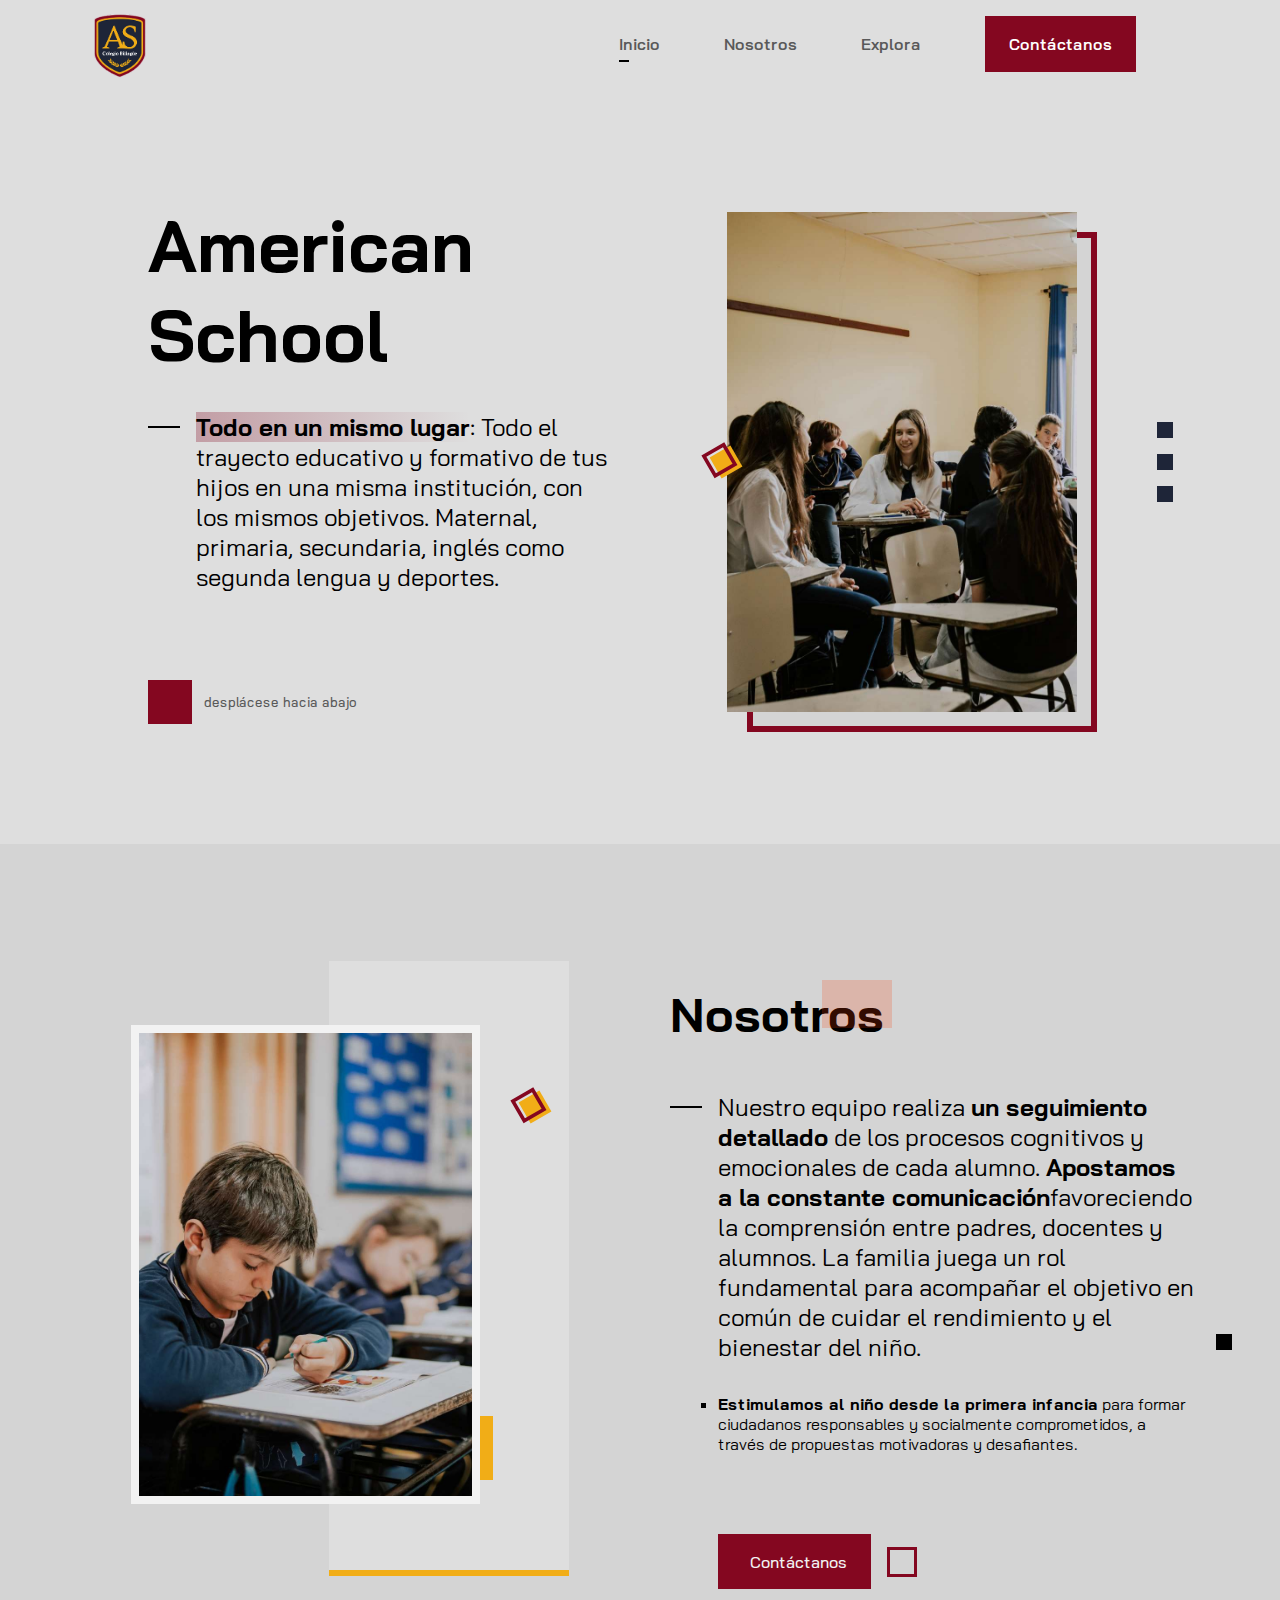
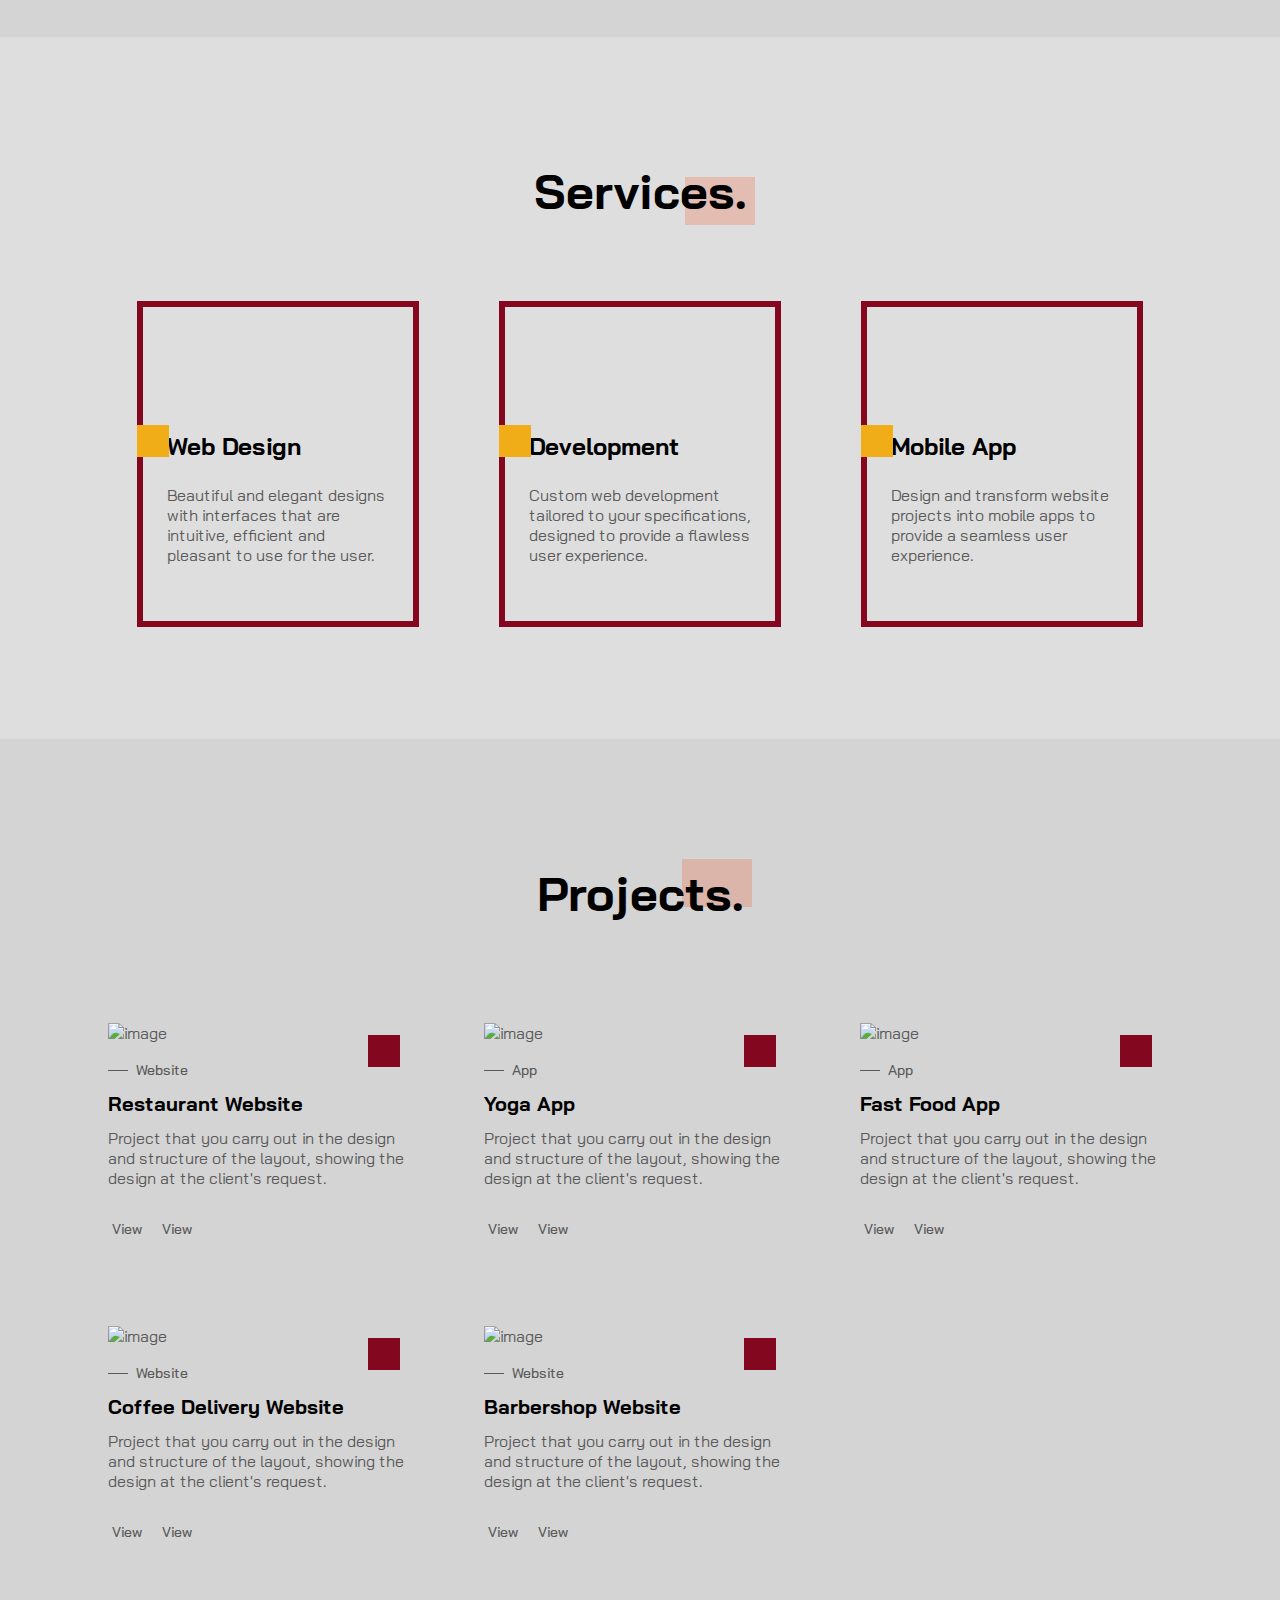
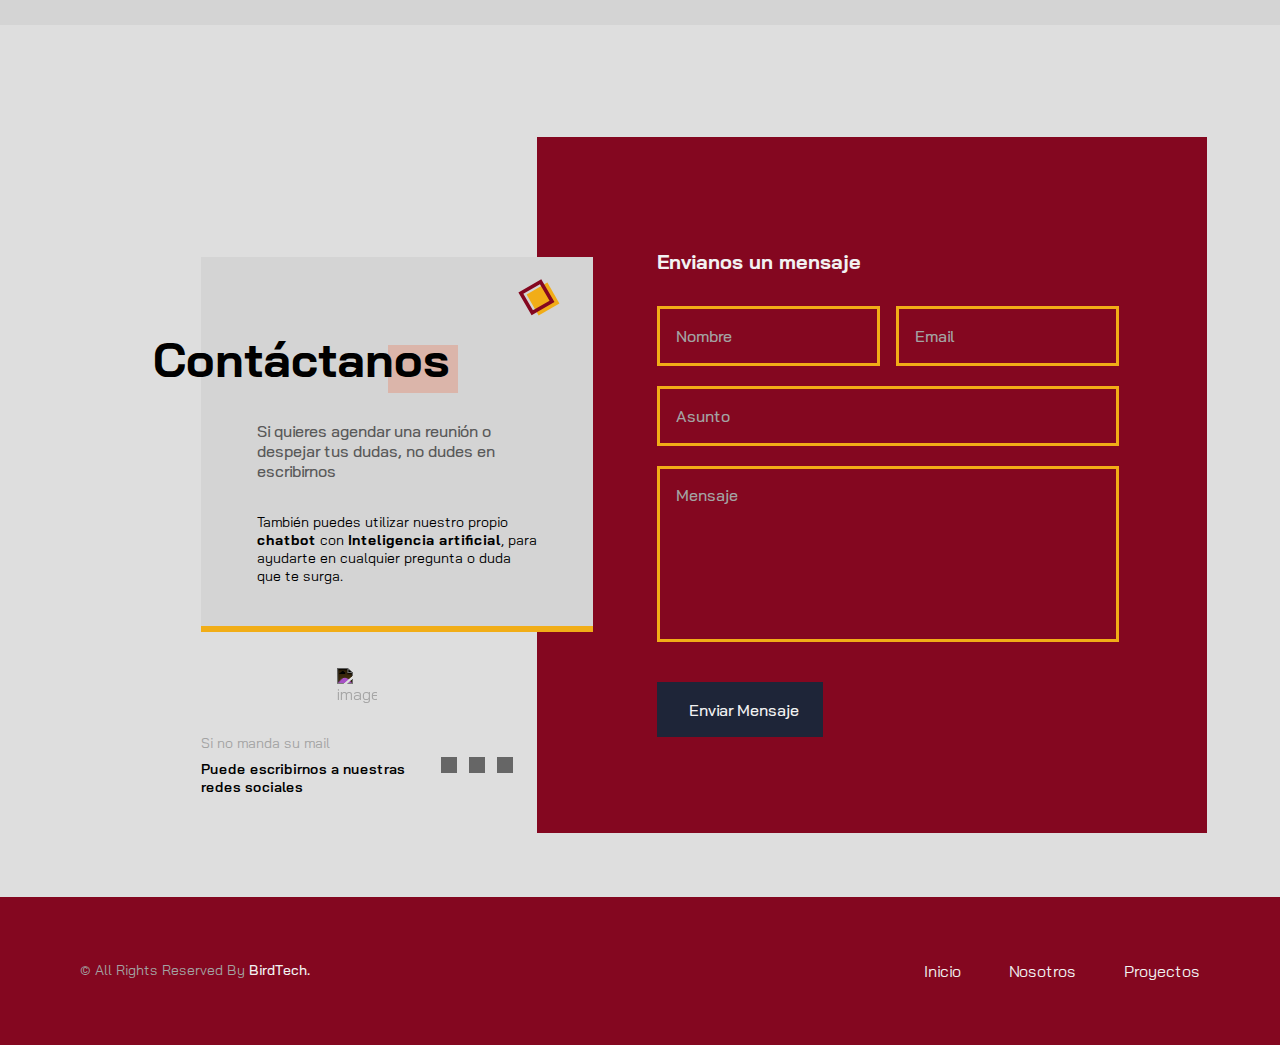
==== commit 97640dee: "responsive" ====
--- a/index.html
+++ b/index.html
@@ -393,17 +393,16 @@
             <div class="contact__container grid">
                <div class="contact__data">
                   <h2 class="section__title-2">
-                     <span>Contact Me.</span>
+                     <span>Contáctanos</span>
                   </h2>
 
                   <p class="contact__description-1">
-                     I will read all emails. Send me any 
-                     message you want and I'll get back to you.
+                     Si quieres agendar una reunión o despejar tus dudas, no dudes en escribirnos
                   </p>
 
                   <p class="contact__description-2">
-                     I need your <b>Name</b> and <b>Email Address</b>, but 
-                     you won't receive anything other than your reply.
+                     También puedes utilizar nuestro propio <b>chatbot</b> con <b>Inteligencia artificial</b>, para 
+                     ayudarte en cualquier pregunta o duda que te surga.
                   </p>
 
                   <div class="geometric-box"></div>
@@ -411,36 +410,36 @@
 
                <div class="contact__mail">
                   <h2 class="contact__title">
-                     Send Me A Message 
+                     Envianos un mensaje
                   </h2>
 
                   <form action="" class="contact__form" id="contact-form">
                      <div class="contact__group">
                         <div class="contact__box">
-                           <input type="text" name="user_name" class="contact__input" id="name" required placeholder="First Name ">
-                           <label for="name" class="contact__label">First Name</label>
+                           <input type="text" name="user_name" class="contact__input" id="name" required placeholder="Nombre">
+                           <label for="name" class="contact__label">Nombre</label>
                         </div>
 
                         <div class="contact__box">
-                           <input type="email" name="user_email" class="contact__input" id="email" required placeholder="Email Address">
-                           <label for="email" class="contact__label">Email Address</label>
+                           <input type="email" name="user_email" class="contact__input" id="email" required placeholder="Email">
+                           <label for="email" class="contact__label">Email </label>
                         </div>
                      </div>
 
                      <div class="contact__box">
-                        <input type="text" name="user_subject" class="contact__input" id="subject" required placeholder="Subject">
-                        <label for="subject" class="contact__label">Subject</label>
+                        <input type="text" name="user_subject" class="contact__input" id="subject" required placeholder="Asunto">
+                        <label for="subject" class="contact__label">Asunto</label>
                      </div>
 
                      <div class="contact__box contact__area">
-                        <textarea name="user_message" id="message" class="contact__input" required placeholder="Message"></textarea>
-                        <label for="message" class="contact__label">Message</label>
+                        <textarea name="user_message" id="message" class="contact__input" required placeholder="Mensaje"></textarea>
+                        <label for="message" class="contact__label">Mensaje</label>
                      </div>
 
                      <p class="contact__message" id="contact-message"></p>
 
                      <button type="submit" class="contact__button button">
-                        <i class="ri-send-plane-line"></i> Send Message
+                        <i class="ri-send-plane-line"></i> Enviar Mensaje
                      </button>
                   </form>
                </div>
@@ -451,11 +450,11 @@
                   <div class="contact__social-data">
                      <div>
                         <p class="contact__social-description-1">
-                           Does not send emails
+                           Si no manda su mail
                         </p>
 
                         <p class="contact__social-description-2">
-                           Write me on my social networks
+                           Puede escribirnos a nuestras redes sociales
                         </p>
                      </div>
 
@@ -483,21 +482,21 @@
          <div class="footer__container container grid">
             <ul class="footer__links">
                <li>
-                  <a href="#home" class="footer__link">Home</a>
+                  <a href="#home" class="footer__link">Inicio</a>
                </li>
 
                <li>
-                  <a href="#about" class="footer__link">About</a>
+                  <a href="#about" class="footer__link">Nosotros</a>
                </li>
 
                <li>
-                  <a href="#projects" class="footer__link">Projects</a>
+                  <a href="#projects" class="footer__link">Proyectos</a>
                </li>
             </ul>
 
             <span class="footer__copy">
                &#169; All Rights Reserved By 
-               <a href="#">Bedimcode.</a>
+               <a href="#">BirdTech.</a>
             </span>
          </div>
       </footer>
--- a/assets/css/styles.css
+++ b/assets/css/styles.css
@@ -1121,14 +1121,61 @@
     height: 330px;
     right: -2.5rem;
   }
+
+  .contact__data{
+    width: 100%;
+  }
+  .contact__data .section__title-2{
+    transform: translateX(0);
+  }
 }
 
 /* For medium devices */
 @media screen and (min-width: 576px){
   .home__container,
-  .about__container{
+  .about__container,
+  .projects__container{
     grid-template-columns: 350px;
     justify-content: center;
+  }
+
+  .contact__data{
+    width: 350px;
+    padding: 4rem 1.5rem;
+    margin-inline: auto;
+  }
+  .contact__container{
+    grid-template-columns: 500px;
+    justify-content: center;
+  }
+  .contact__group{
+    grid-template-columns: repeat(2, 1fr);
+    column-gap: 1rem;
+  }
+  .contact__social{
+    background-color: transparent;
+  }
+  .contact__social-arrow{
+    filter: invert(1);
+  }
+  .contact__description-1{
+    color: var(--text-color);
+  }
+  .contact__social-description-2{
+    color: var(--title-color);
+  }
+  .dark-theme .contact__social-arrow{
+    filter: none;
+  }
+}
+
+@media screen and (min-width: 768px){
+  .services__container{
+    grid-template-columns: repeat(2, 250px);
+  }
+
+  .projects__container{
+    grid-template-columns: repeat(2, 350px);
   }
 }
 
@@ -1360,4 +1407,117 @@
   .button__ghost i{
     font-size: 1.5rem;
   }
+
+  .services__container{
+    grid-template-columns: repeat(3, 282px);
+    column-gap: 5rem;
+    padding-block: 3rem 5rem;
+  }
+  .services__content{
+    padding: 6.5rem 1.5rem 3.5rem;
+    border: 6px solid var(--black-color);
+  }
+  .services__icon i{
+    font-size: 3rem;
+  }
+  .services__box{
+    width: 32px;
+    height: 32px;
+  }
+  .services__title{
+    margin-bottom: 1.5rem;
+  }
+  .services__card:hover .services__border{
+    transform: translate(1.25rem, 1.25rem);
+  }
+
+  .projects__container{
+    grid-template-columns: repeat(3, 352px);
+    padding-block: 3rem 1rem;
+  }
+  .projects__card{
+    padding: 1.25rem 1.25rem 2.25rem;
+  }
+  .projects__image{
+    margin-bottom: 1rem;
+  }
+  .projects__content{
+    margin-bottom: 2rem;
+  }
+  .projects__button{
+    right: 1.25rem;
+  }
+
+  .contact__container{
+    grid-template-columns: 440px 670px;
+    grid-template-rows: initial;
+    padding-bottom: 2rem;
+  }
+  .contact__mail{
+    grid-column: 2 / 3;
+    grid-row: 1 / 3;
+    padding: 7rem 5.5rem 6rem 7.5rem;
+    margin-top: 0;
+  }
+  .contact__title{
+    font-size: var(--h3-font-size);
+    text-align: initial;
+  }
+  .contact__box{
+    height: 60px;
+  }
+  .contact__form .contact__area{
+    height: 11rem;
+  }
+  .contact__button{
+    margin-top: 1.25rem;
+    width: max-content;
+  }
+  .contact__data{
+    width: 392px;
+    height: 375px;
+    padding: 4.5rem 3.5rem 3.5rem;
+    margin: 7.5rem 0 0 8rem;
+    border-bottom: 6px solid var(--first-color);
+  }
+  .contact__data .section__title-2{
+    margin: 0 0 2rem;
+    transform: translateX(-6.5rem);
+  }
+  .contact__social{
+    margin-left: 8rem;
+    text-align: initial;
+  }
+  .contact__social-data{
+    flex-direction: row;
+    align-items: center;
+    column-gap: 1.25rem;
+  }
+  .contact__social-arrow{
+    width: 40px;
+  }
+  .contact__social-link{
+    font-size: 1.5rem;
+    padding: .5rem;
+  }
+  .contact__message{
+    bottom: -2.5rem;
+  }
+  .dark-theme .contact__data{
+    box-shadow: 4px 0 8px hsla(0, 0%, 4%, .3);
+  }
+
+  .footer__container{
+    padding-block: 4rem;
+    grid-template-columns: repeat(2, max-content);
+    justify-content: space-between;
+  }
+  .footer__links{
+    column-gap: 3rem;
+    order: 1;
+  }
+
+  .scrollup{
+    right: 3rem;
+  }
 }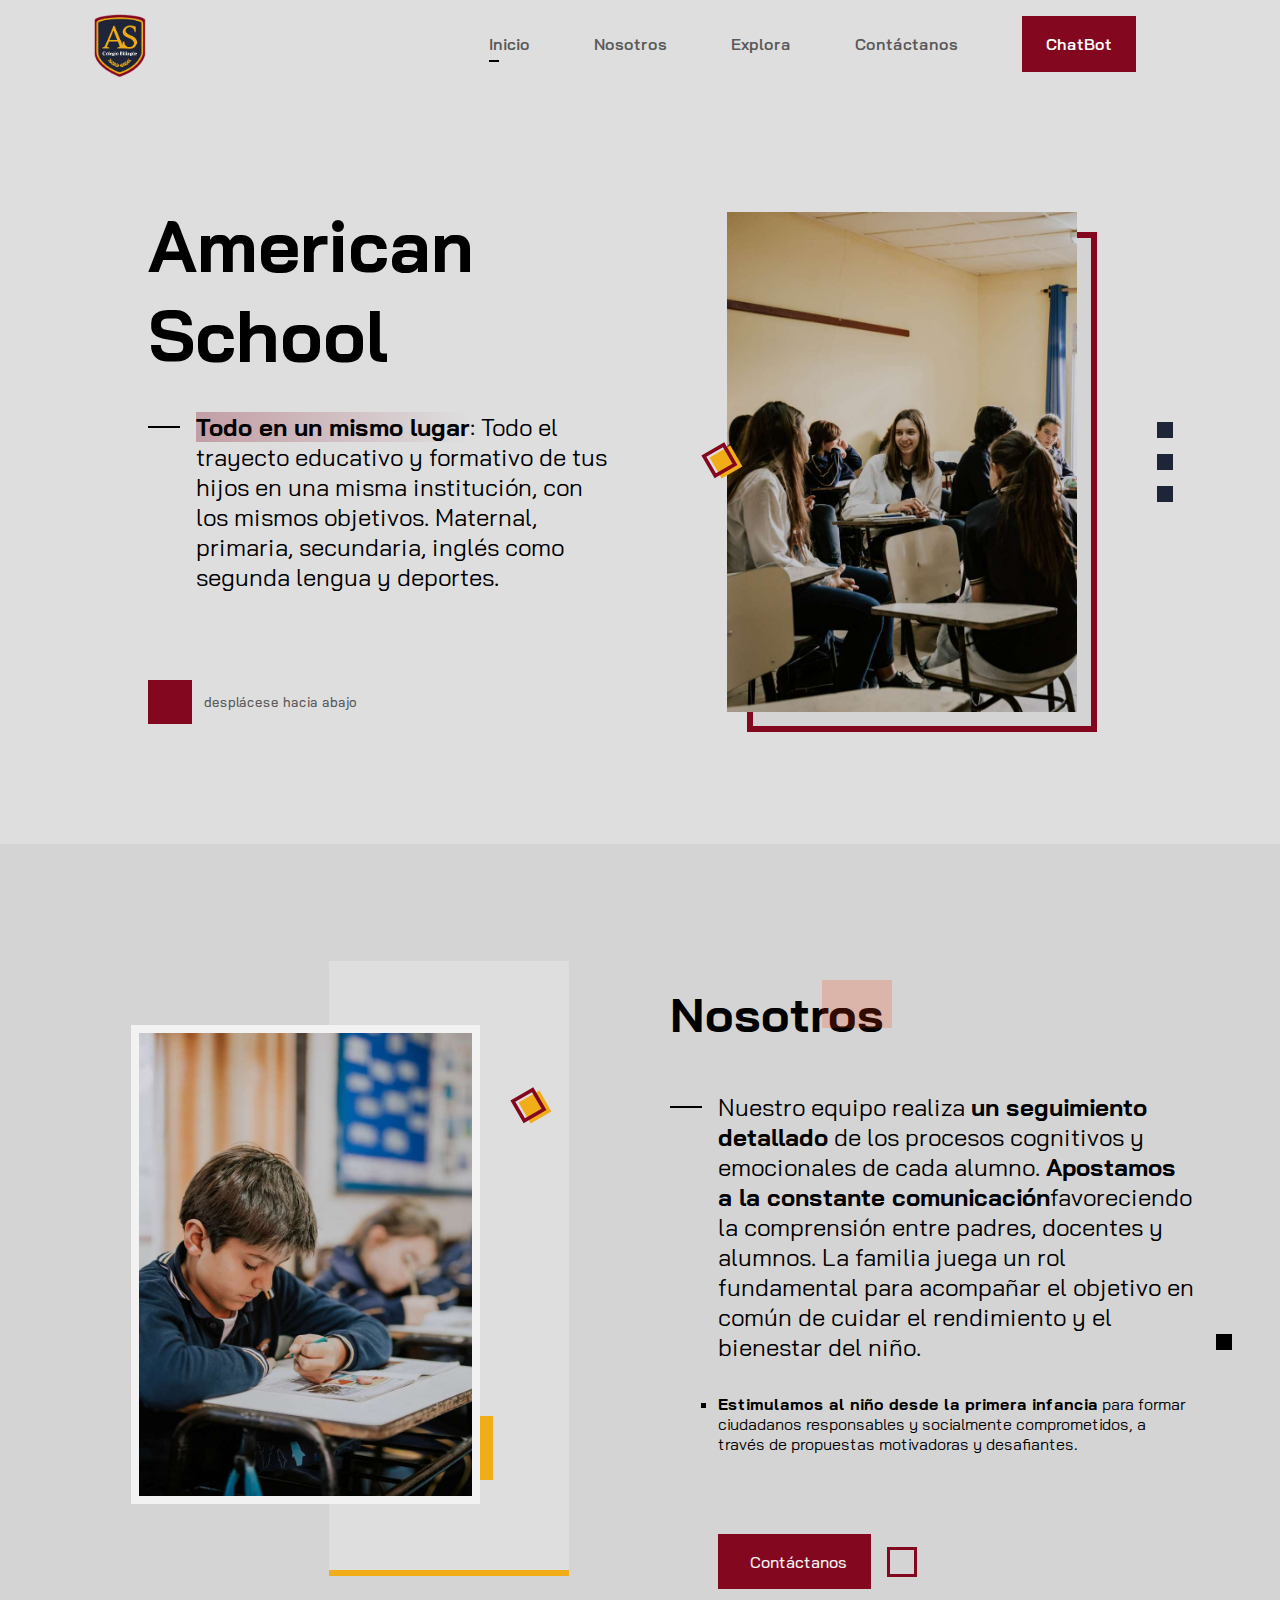
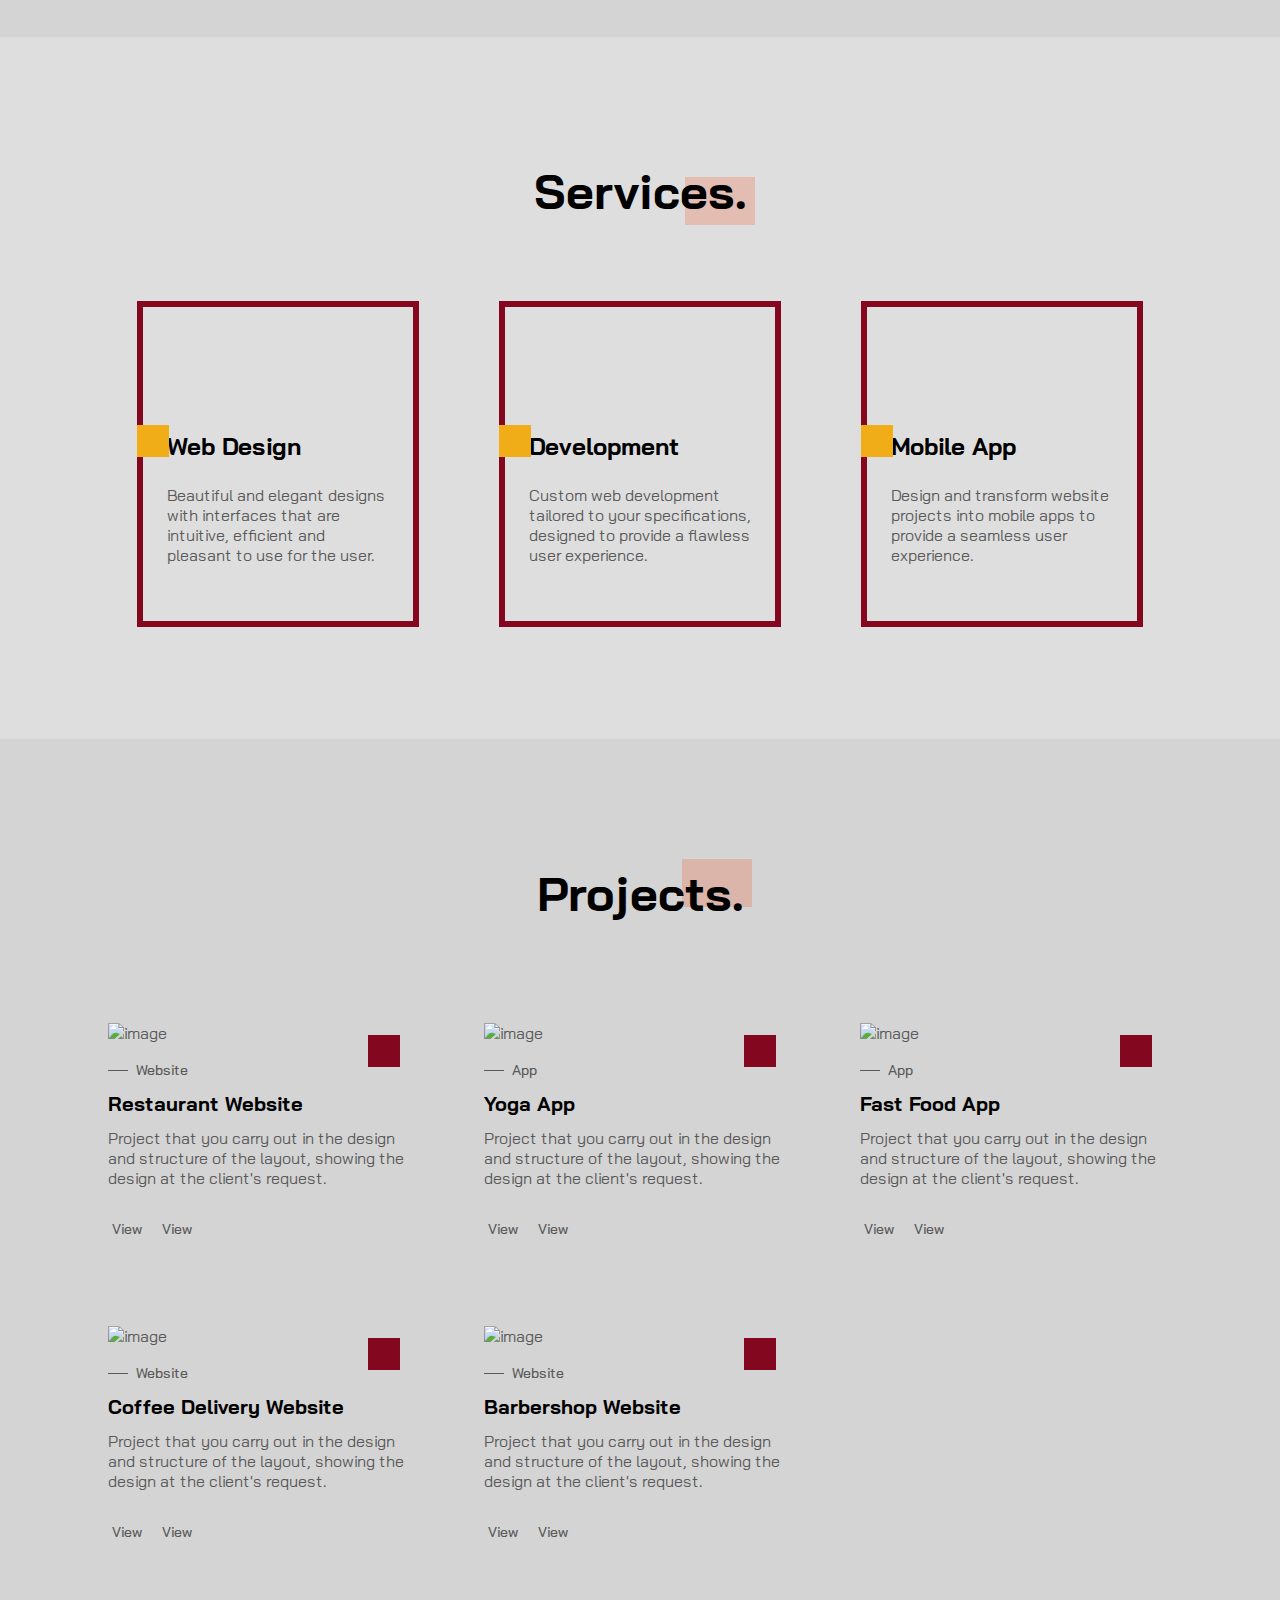
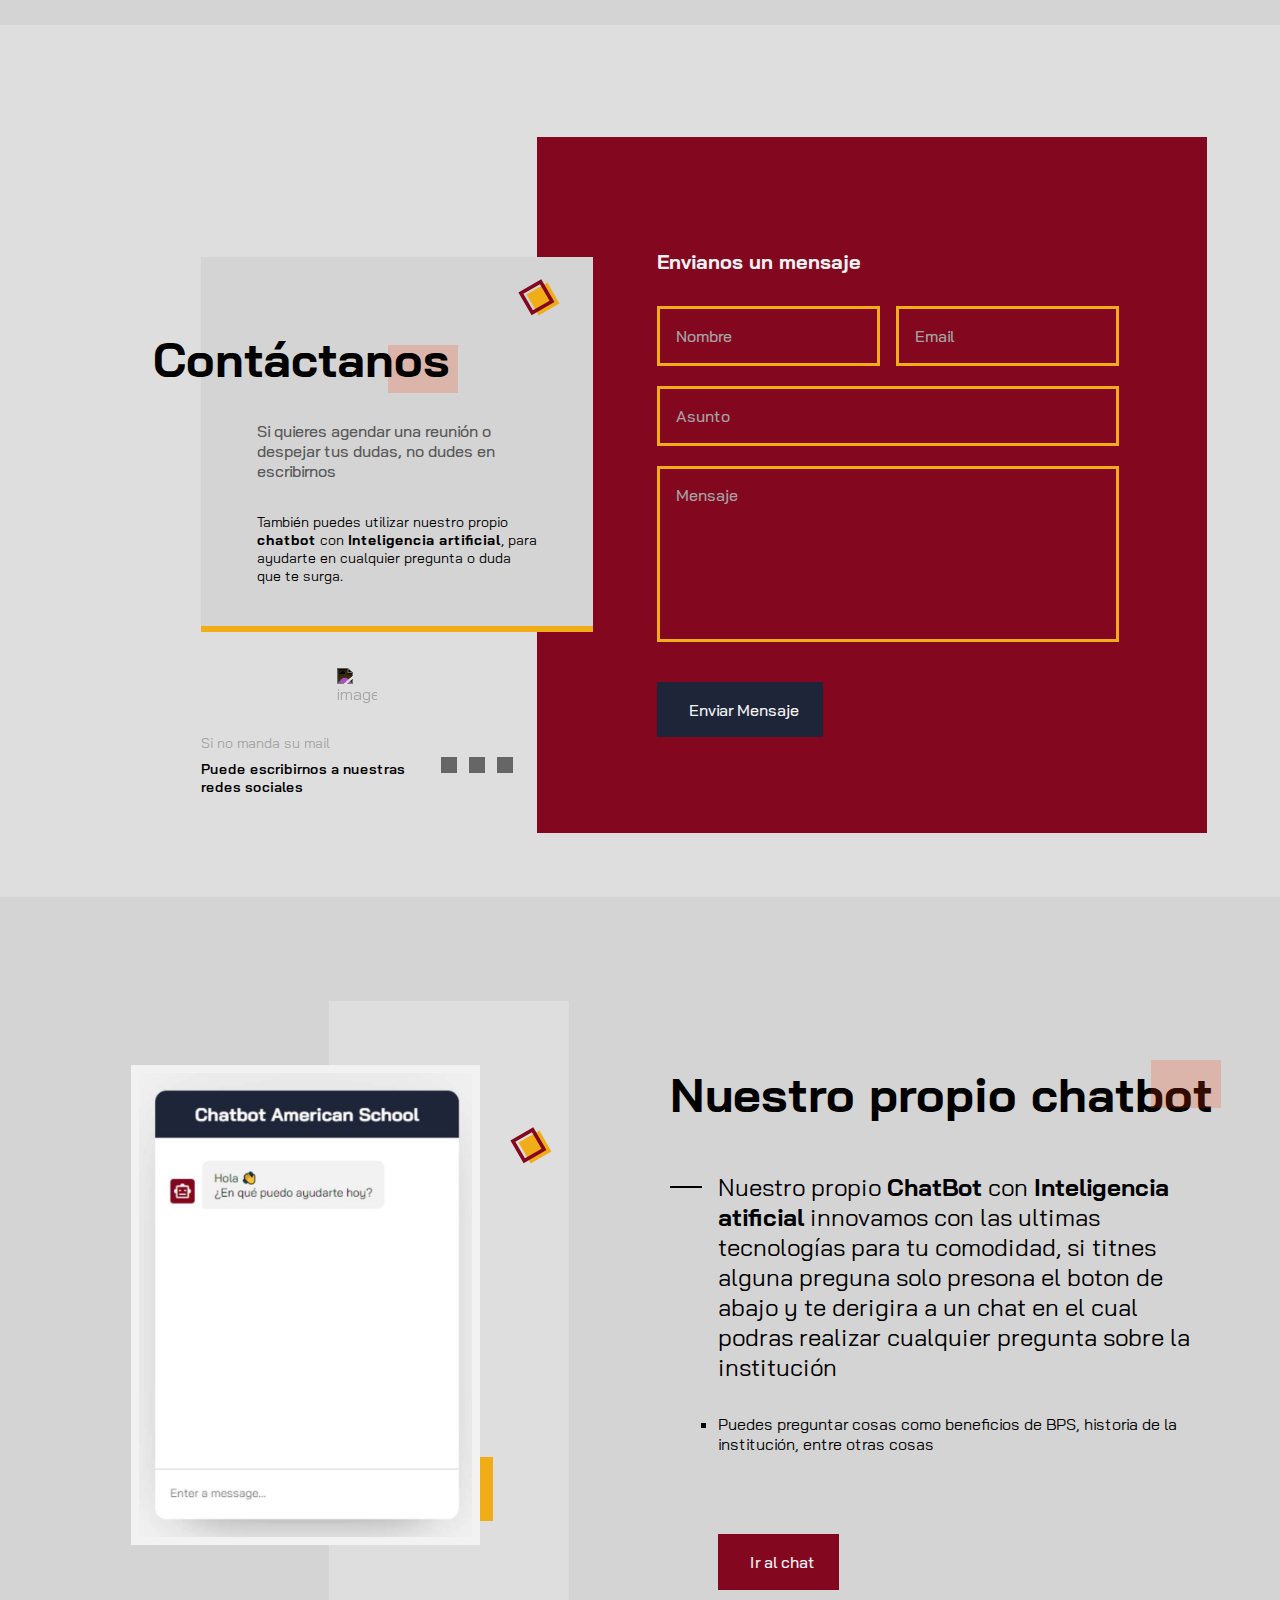
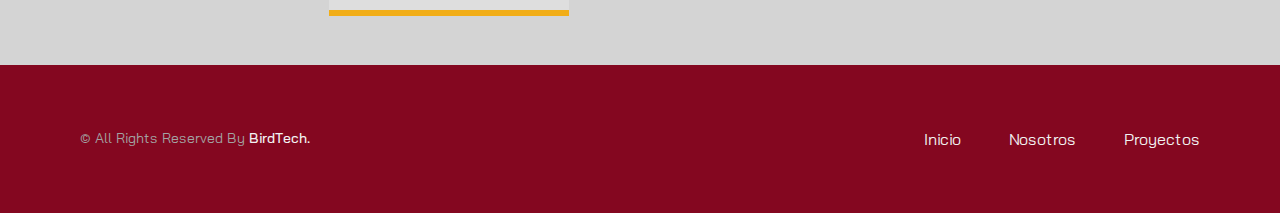
==== commit 652509f5: "chat-bot" ====
--- a/index.html
+++ b/index.html
@@ -42,7 +42,13 @@
                   </li>
 
                   <li class="nav__item">
-                     <a href="#contact" class="nav__link nav__link-nutton">Contáctanos</a>
+                     <a href="#contact" class="nav__link">Contáctanos</a>
+                  </li>
+
+                  <li class="nav__item">
+                     <a href="#chat-bot" class=" nav__link nav__link-nutton">
+                        <i class="ri-robot-line"></i> ChatBot
+                     </a>
                   </li>
                </ul>
 
@@ -475,6 +481,45 @@
                </div>
             </div>
          </section>
+
+         <!--==================== ABOUT ====================-->
+         <section class="about section" id="chat-bot">
+            <div class="about__container container grid">
+               <h2 class="section__title-1">
+                  Nuestro propio chatbot
+               </h2>
+
+               <div class="about__perfil">
+                  <div class="about__image">
+                     <img src="assets/img/chatbot-as.jpg" alt="image" class="about__img">
+
+                     <div class="about__shadow"></div>
+
+                     <div class="geometric-box"></div>
+                     <img src="assets/img/random-lines.svg" alt="" class="about__line">
+                     <div class="about__box"></div>
+                  </div>
+               </div>
+
+               <div class="about__info">
+                  <p class="about__description">
+                     Nuestro propio <b>ChatBot</b> con <b> Inteligencia atificial</b> innovamos con las ultimas tecnologías para tu comodidad, si titnes alguna preguna solo presona el boton de abajo y te derigira a un chat en el cual podras realizar cualquier pregunta sobre la institución
+                  </p>
+
+                  <ul class="about__list">
+                     <li class="about__item">
+                        Puedes preguntar cosas como beneficios de BPS, historia de la institución, entre otras cosas
+                     </li>
+                  </ul>
+
+                  <div class="about__buttons">
+                     <a href="#contact" class="button">
+                        <i class="ri-robot-line"></i> Ir al chat
+                     </a>
+                  </div>
+               </div>
+            </div>
+         </section>
       </main>
 
       <!--==================== FOOTER ====================-->
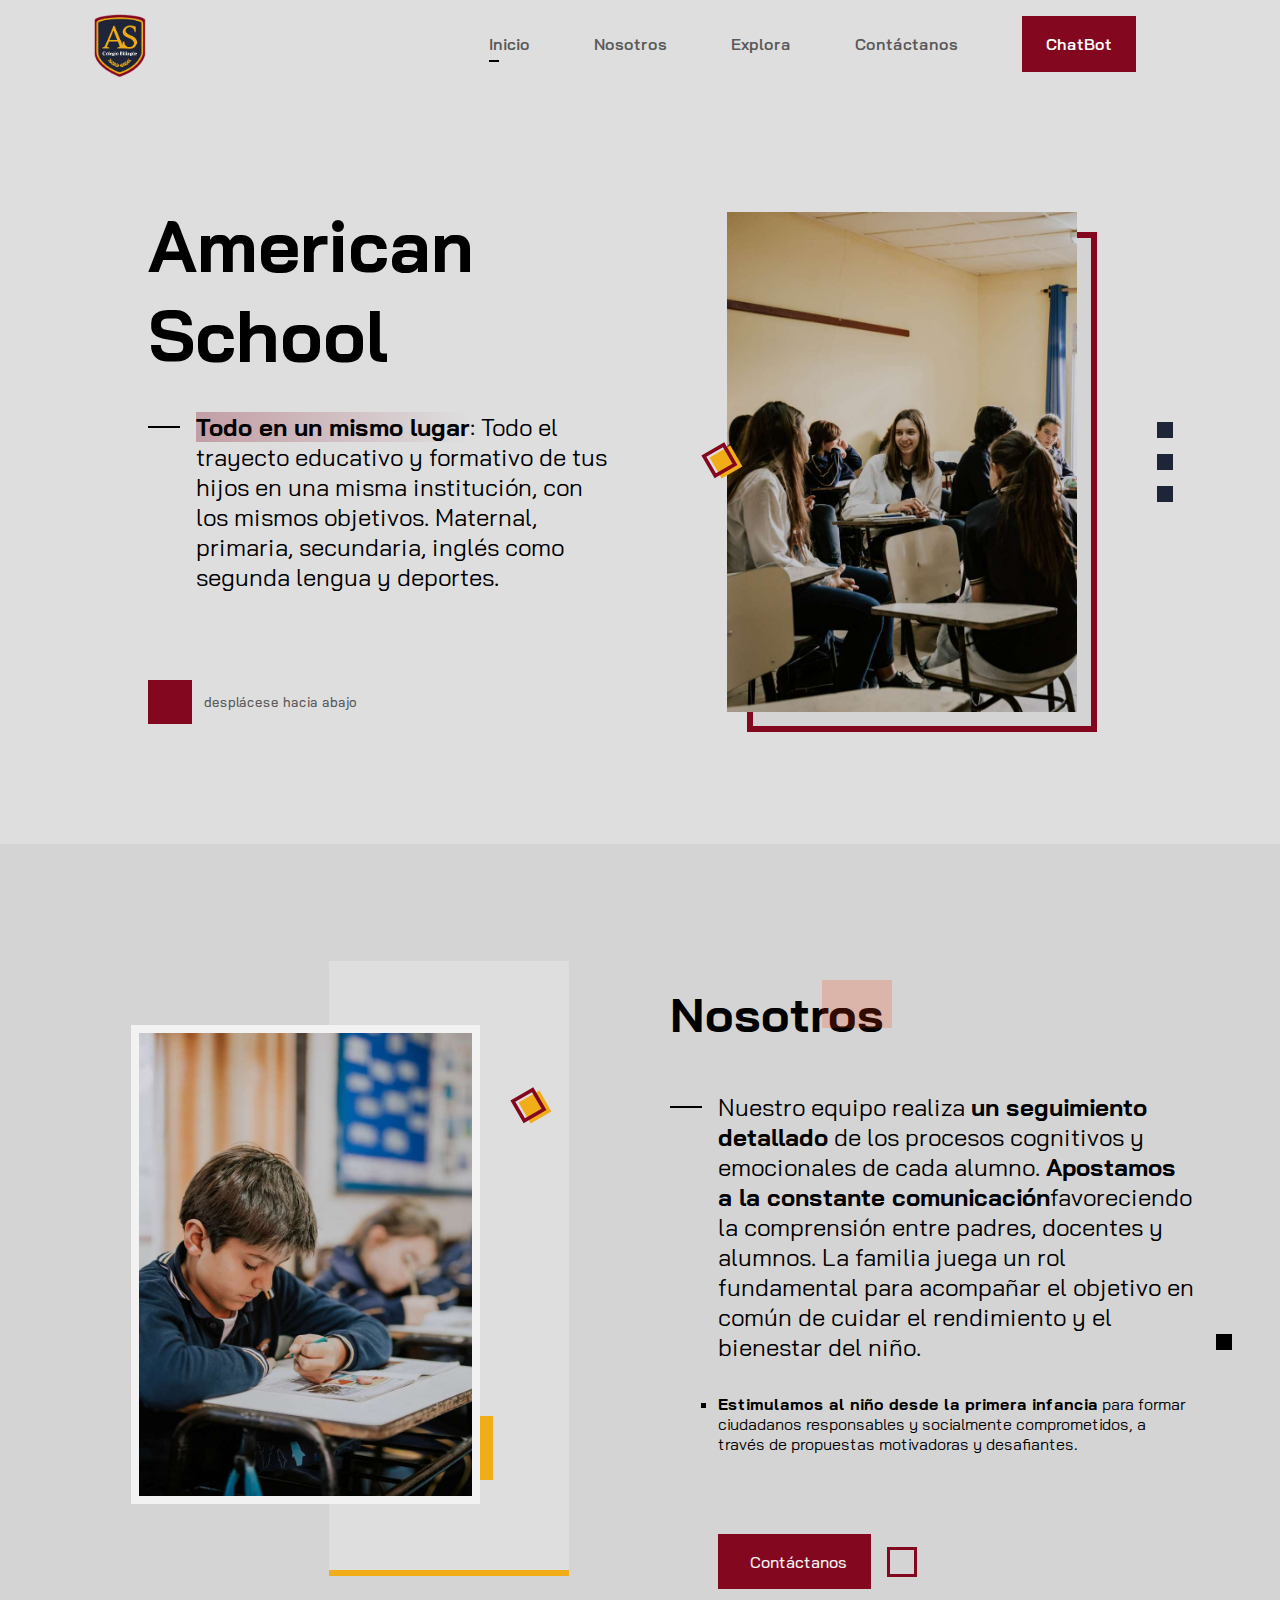
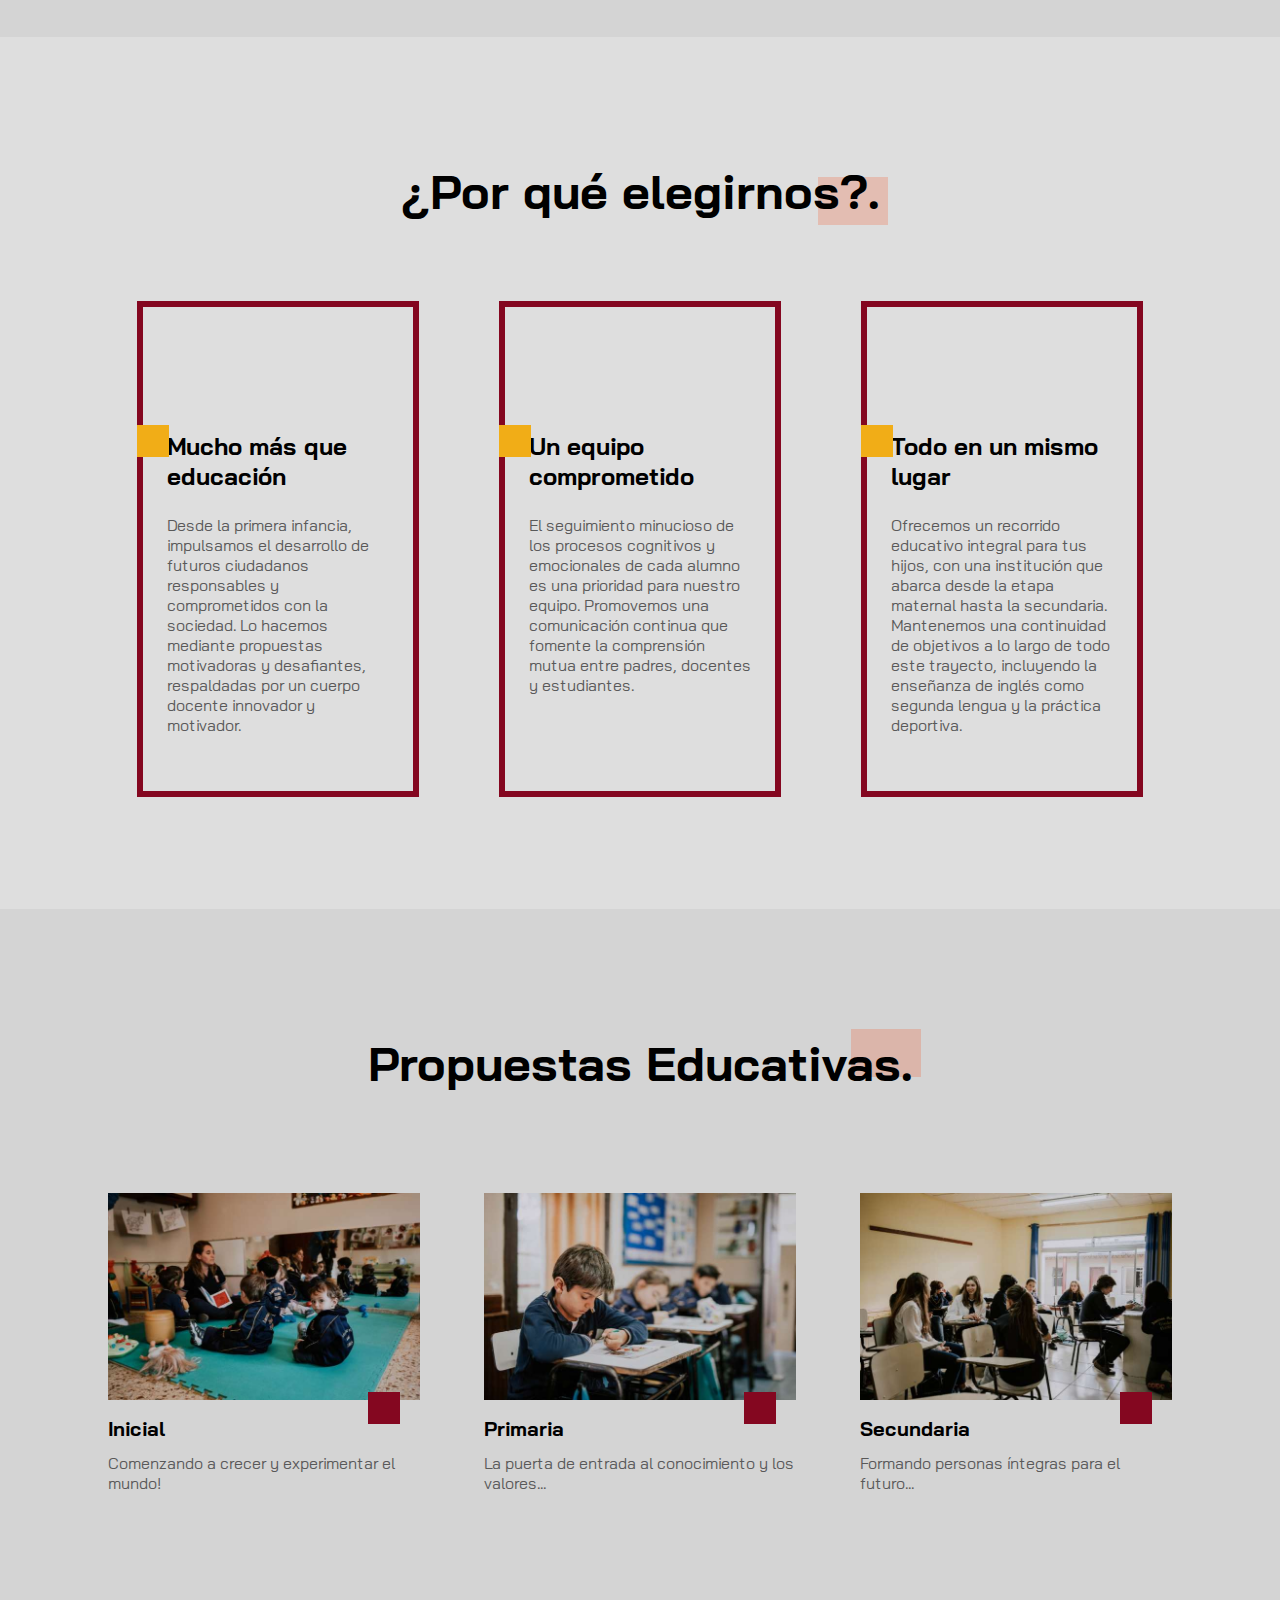
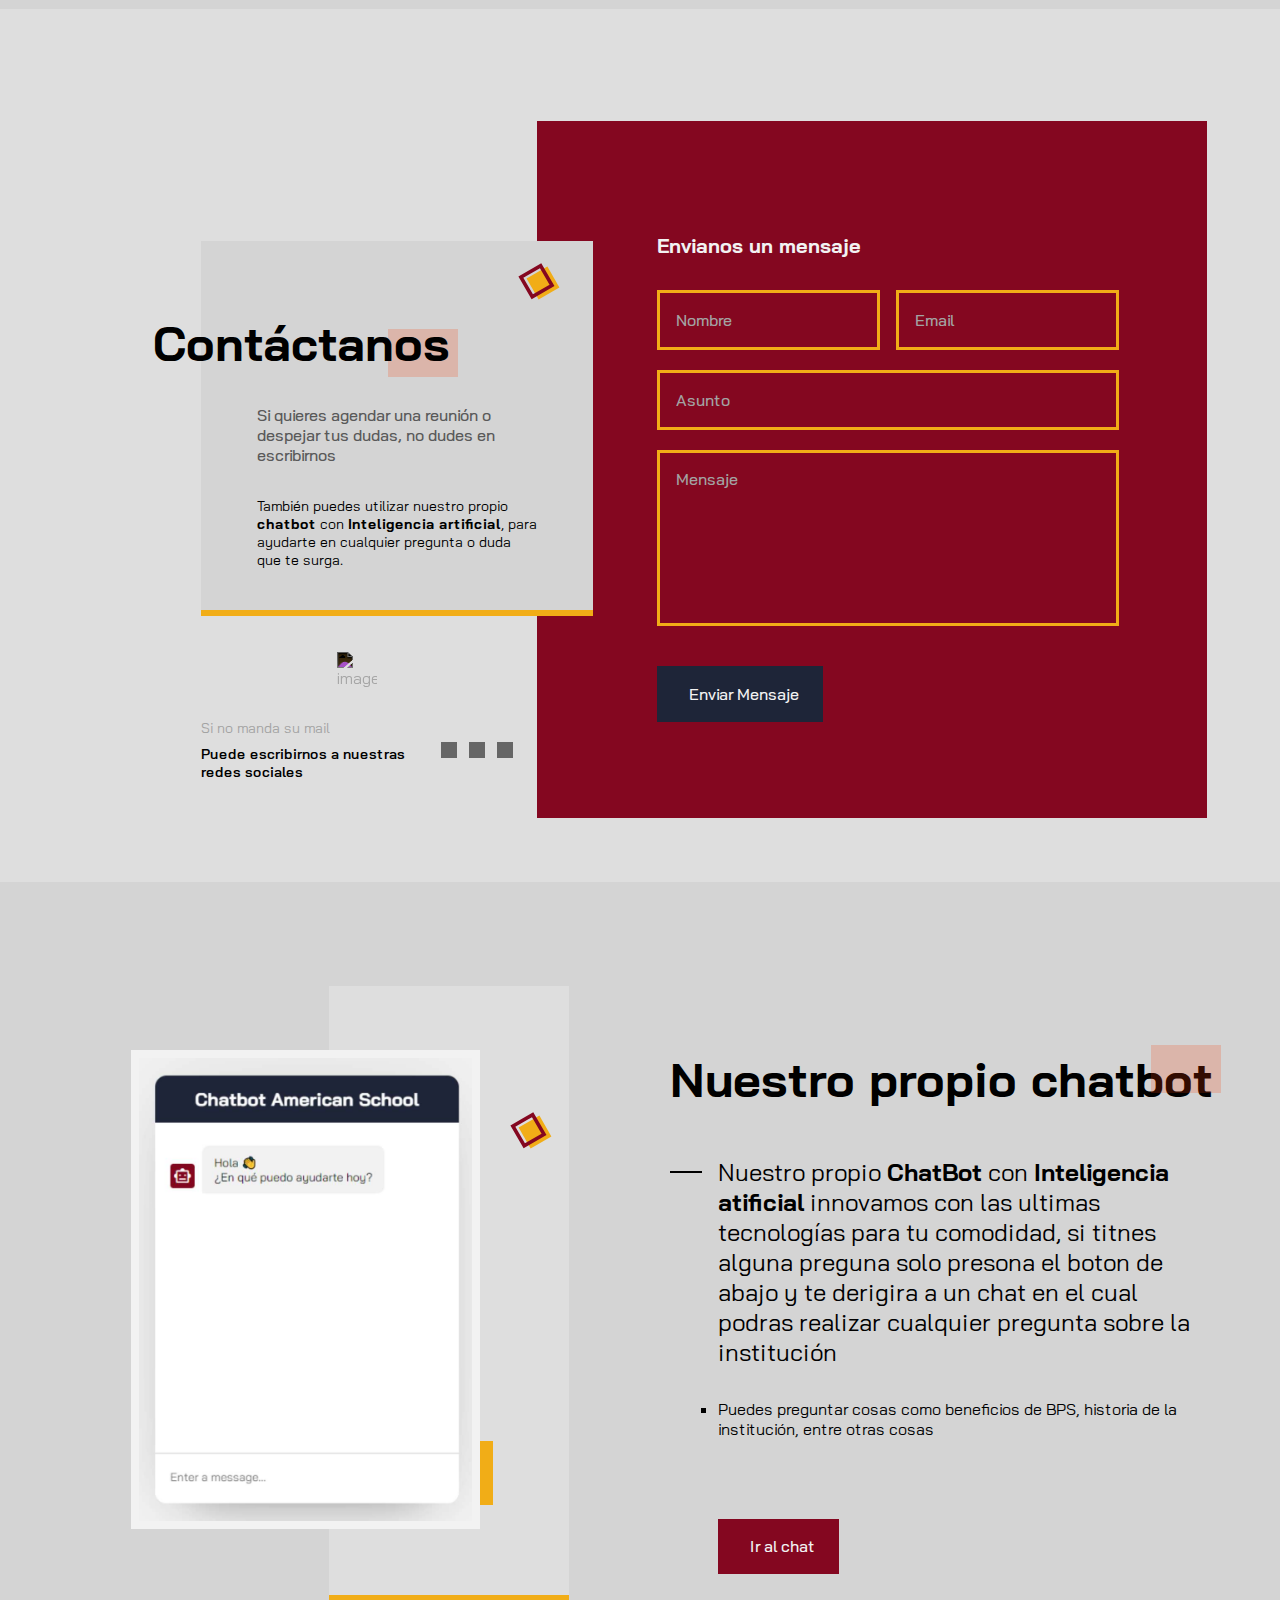
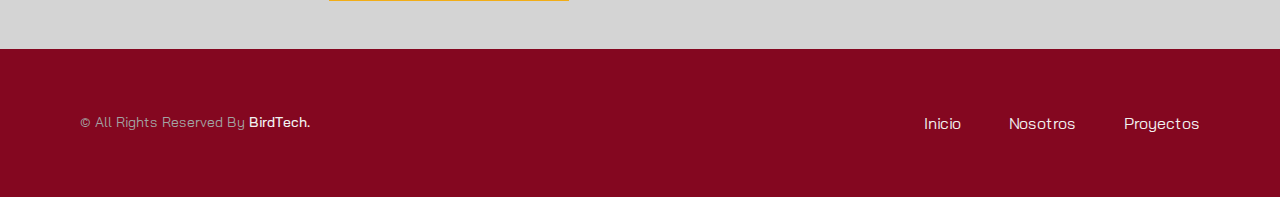
==== commit 8f3f24b8: "web-terminada" ====
--- a/index.html
+++ b/index.html
@@ -167,7 +167,7 @@
          <!--==================== SERVICES ====================-->
          <section class="services section">
             <h2 class="section__title-2">
-               <span>Services.</span>
+               <span>¿Por qué elegirnos?.</span>
             </h2>
 
             <div class="services__container container grid">
@@ -177,15 +177,13 @@
                   <div class="services__content">
                      <div class="services__icon">
                         <div class="services__box"></div>
-                        <i class="ri-layout-4-line"></i>
-                     </div>
-
-                     <h2 class="services__title">Web Design</h2>
+                        <i class="ri-book-open-line"></i>
+                     </div>
+
+                     <h2 class="services__title">Mucho más que educación</h2>
 
                      <p class="services__description">
-                        Beautiful and elegant designs with 
-                        interfaces that are intuitive, efficient 
-                        and pleasant  to use for the user.
+                        Desde la primera infancia, impulsamos el desarrollo de futuros ciudadanos responsables y comprometidos con la sociedad. Lo hacemos mediante propuestas motivadoras y desafiantes, respaldadas por un cuerpo docente innovador y motivador.
                      </p>
                   </div>
                </article>
@@ -196,16 +194,13 @@
                   <div class="services__content">
                      <div class="services__icon">
                         <div class="services__box"></div>
-                        <i class="ri-code-box-line"></i>
-                     </div>
-
-                     <h2 class="services__title">Development</h2>
+                        <i class="ri-thumb-up-line"></i>
+                     </div>
+
+                     <h2 class="services__title">Un equipo comprometido</h2>
 
                      <p class="services__description">
-                        Custom web development tailored to your 
-                        specifications, designed to provide a 
-                        flawless user experience.
-                     </p>
+                        El seguimiento minucioso de los procesos cognitivos y emocionales de cada alumno es una prioridad para nuestro equipo. Promovemos una comunicación continua que fomente la comprensión mutua entre padres, docentes y estudiantes.
                   </div>
                </article>
 
@@ -215,15 +210,13 @@
                   <div class="services__content">
                      <div class="services__icon">
                         <div class="services__box"></div>
-                        <i class="ri-smartphone-line"></i>
-                     </div>
-
-                     <h2 class="services__title">Mobile App</h2>
+                        <i class="ri-globe-fill"></i>
+                     </div>
+
+                     <h2 class="services__title">Todo en un mismo lugar</h2>
                      
                      <p class="services__description">
-                        Design and transform website projects 
-                        into mobile apps to provide a seamless
-                        user experience.
+                        Ofrecemos un recorrido educativo integral para tus hijos, con una institución que abarca desde la etapa maternal hasta la secundaria. Mantenemos una continuidad de objetivos a lo largo de todo este trayecto, incluyendo la enseñanza de inglés como segunda lengua y la práctica deportiva.
                      </p>
                   </div>
                </article>
@@ -233,7 +226,7 @@
          <!--==================== PROJECTS ====================-->
          <section class="projects section" id="projects">
             <h2 class="section__title-1">
-               <span>Projects.</span>
+               <span>Propuestas Educativas.</span>
             </h2>
 
             <div class="projects__container container grid">
@@ -247,23 +240,17 @@
                   </div>
 
                   <div class="projects__content">
-                     <h3 class="projects__subtitle">Website</h3>
-                     <h2 class="projects__title">Restaurant Website</h2>
+                     <!-- <h3 class="projects__subtitle">Website</h3> -->
+                     <h2 class="projects__title">Inicial</h2>
 
                      <p class="projects__description">
-                        Project that you carry out in the design 
-                        and structure of the layout, showing the 
-                        design at the client's request.
+                        Comenzando a crecer y experimentar el mundo!
                      </p>
                   </div>
 
                   <div class="projects__buttons">
-                     <a href="https://github.com/" target="_blank" class="projects__link">
-                        <i class="ri-github-line"></i> View
-                     </a>
-
-                     <a href="https://dribbble.com/" target="_blank" class="projects__link">
-                        <i class="ri-dribbble-line"></i> View
+                     <a href="https://www.instagram.com/colegioamericanschool/" target="_blank" class="projects__link">
+                        <i class="ri-instagram-line"></i>
                      </a>
                   </div>
                </article>
@@ -278,23 +265,17 @@
                   </div>
 
                   <div class="projects__content">
-                     <h3 class="projects__subtitle">App</h3>
-                     <h2 class="projects__title">Yoga App</h2>
+                     <!-- <h3 class="projects__subtitle">App</h3> -->
+                     <h2 class="projects__title">Primaria</h2>
 
                      <p class="projects__description">
-                        Project that you carry out in the design 
-                        and structure of the layout, showing the 
-                        design at the client's request.
+                        La puerta de entrada al conocimiento y los valores...
                      </p>
                   </div>
 
                   <div class="projects__buttons">
-                     <a href="https://github.com/" target="_blank" class="projects__link">
-                        <i class="ri-github-line"></i> View
-                     </a>
-
-                     <a href="https://dribbble.com/" target="_blank" class="projects__link">
-                        <i class="ri-dribbble-line"></i> View
+                     <a href="https://www.instagram.com/colegioamericanschool/" target="_blank" class="projects__link">
+                        <i class="ri-instagram-line"></i>
                      </a>
                   </div>
                </article>
@@ -309,85 +290,17 @@
                   </div>
 
                   <div class="projects__content">
-                     <h3 class="projects__subtitle">App</h3>
-                     <h2 class="projects__title">Fast Food App</h2>
+                     <!-- <h3 class="projects__subtitle">App</h3> -->
+                     <h2 class="projects__title">Secundaria</h2>
 
                      <p class="projects__description">
-                        Project that you carry out in the design 
-                        and structure of the layout, showing the 
-                        design at the client's request.
+                        Formando personas íntegras para el futuro...
                      </p>
                   </div>
 
                   <div class="projects__buttons">
-                     <a href="https://github.com/" target="_blank" class="projects__link">
-                        <i class="ri-github-line"></i> View
-                     </a>
-
-                     <a href="https://dribbble.com/" target="_blank" class="projects__link">
-                        <i class="ri-dribbble-line"></i> View
-                     </a>
-                  </div>
-               </article>
-
-               <article class="projects__card">
-                  <div class="projects__image">
-                     <img src="assets/img/project-1.jpg" alt="image" class="projects__img">
-
-                     <a href="#" class="projects__button button">
-                        <i class="ri-arrow-right-up-line"></i>
-                     </a>
-                  </div>
-
-                  <div class="projects__content">
-                     <h3 class="projects__subtitle">Website</h3>
-                     <h2 class="projects__title">Coffee Delivery Website</h2>
-
-                     <p class="projects__description">
-                        Project that you carry out in the design 
-                        and structure of the layout, showing the 
-                        design at the client's request.
-                     </p>
-                  </div>
-
-                  <div class="projects__buttons">
-                     <a href="https://github.com/" target="_blank" class="projects__link">
-                        <i class="ri-github-line"></i> View
-                     </a>
-
-                     <a href="https://dribbble.com/" target="_blank" class="projects__link">
-                        <i class="ri-dribbble-line"></i> View
-                     </a>
-                  </div>
-               </article>
-
-               <article class="projects__card">
-                  <div class="projects__image">
-                     <img src="assets/img/project-2.jpg" alt="image" class="projects__img">
-
-                     <a href="#" class="projects__button button">
-                        <i class="ri-arrow-right-up-line"></i>
-                     </a>
-                  </div>
-
-                  <div class="projects__content">
-                     <h3 class="projects__subtitle">Website</h3>
-                     <h2 class="projects__title">Barbershop Website</h2>
-
-                     <p class="projects__description">
-                        Project that you carry out in the design 
-                        and structure of the layout, showing the 
-                        design at the client's request.
-                     </p>
-                  </div>
-
-                  <div class="projects__buttons">
-                     <a href="https://github.com/" target="_blank" class="projects__link">
-                        <i class="ri-github-line"></i> View
-                     </a>
-
-                     <a href="https://dribbble.com/" target="_blank" class="projects__link">
-                        <i class="ri-dribbble-line"></i> View
+                     <a href="https://www.instagram.com/colegioamericanschool/" target="_blank" class="projects__link">
+                        <i class="ri-instagram-line"></i> 
                      </a>
                   </div>
                </article>
@@ -513,7 +426,7 @@
                   </ul>
 
                   <div class="about__buttons">
-                     <a href="#contact" class="button">
+                     <a href="chat.html" class="button">
                         <i class="ri-robot-line"></i> Ir al chat
                      </a>
                   </div>
@@ -559,5 +472,6 @@
 
       <!--=============== MAIN JS ===============-->
       <script src="assets/js/main.js"></script>
+
    </body>
 </html>